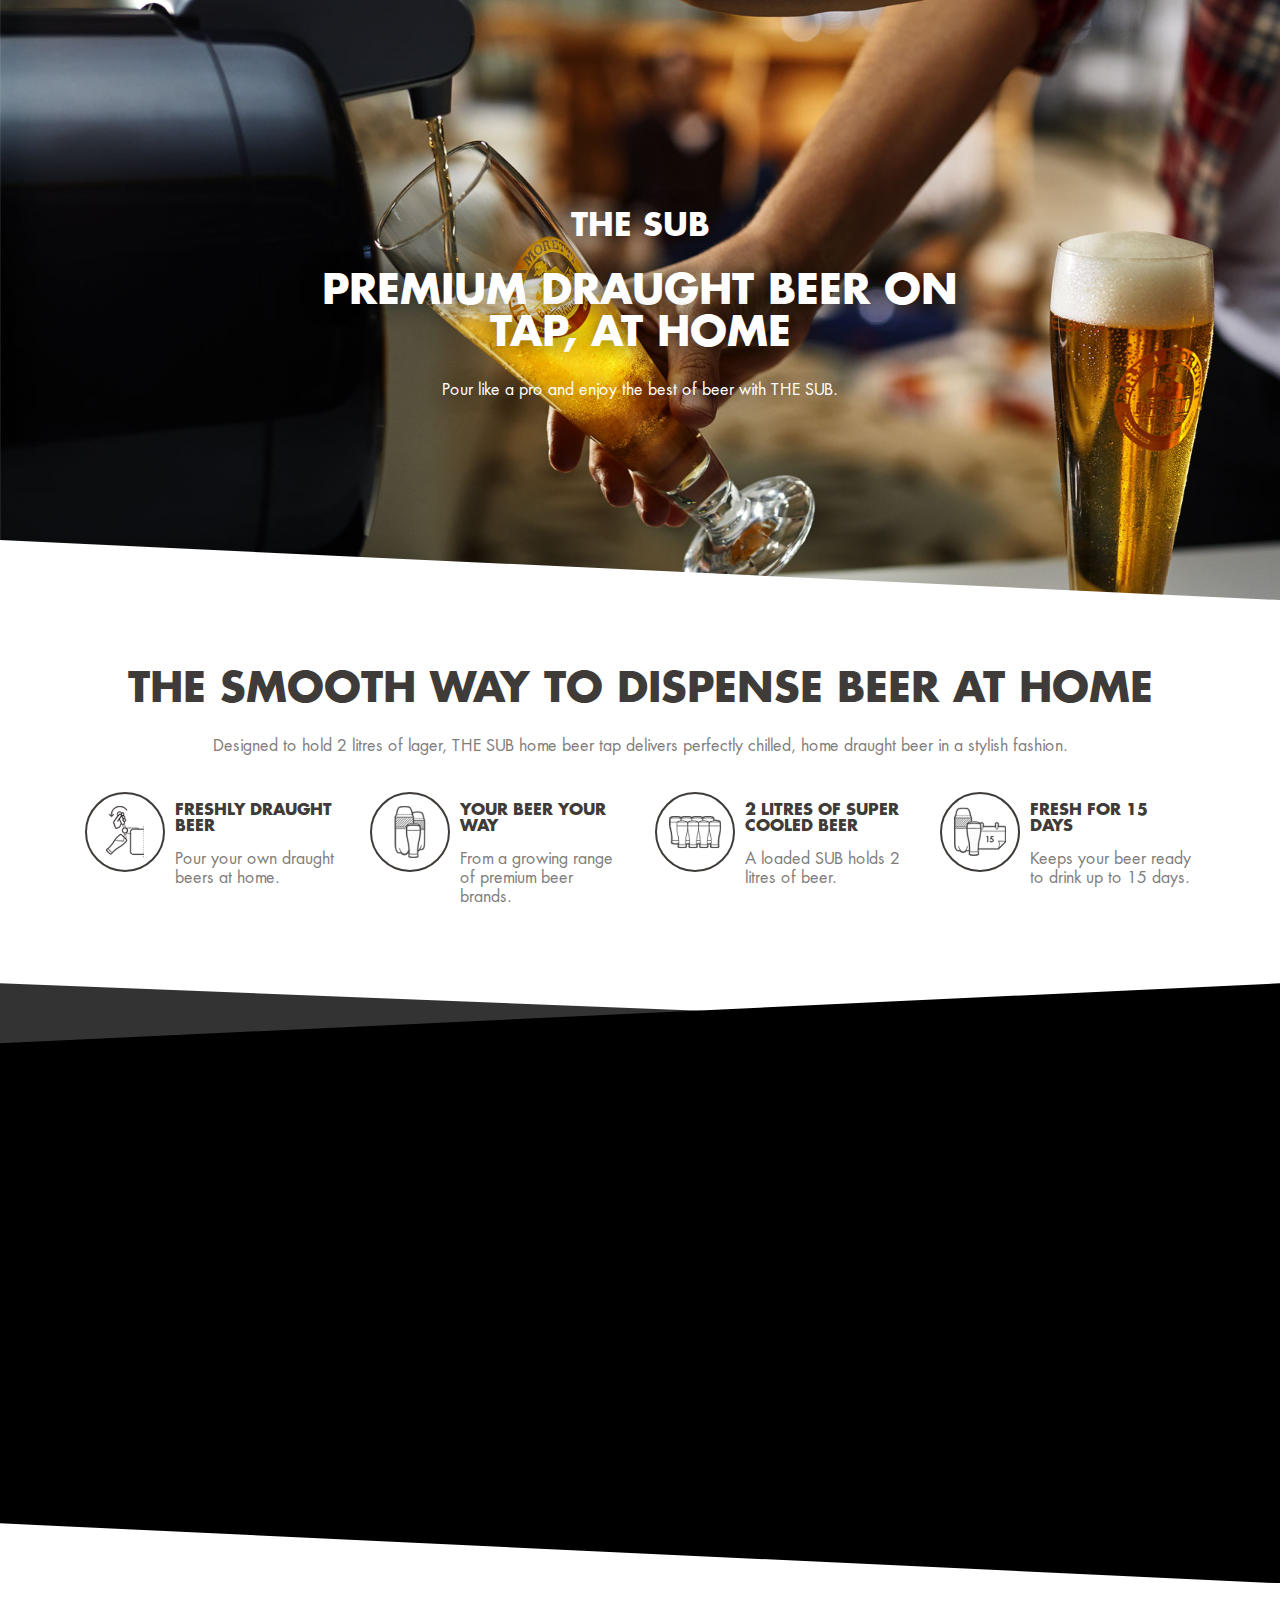
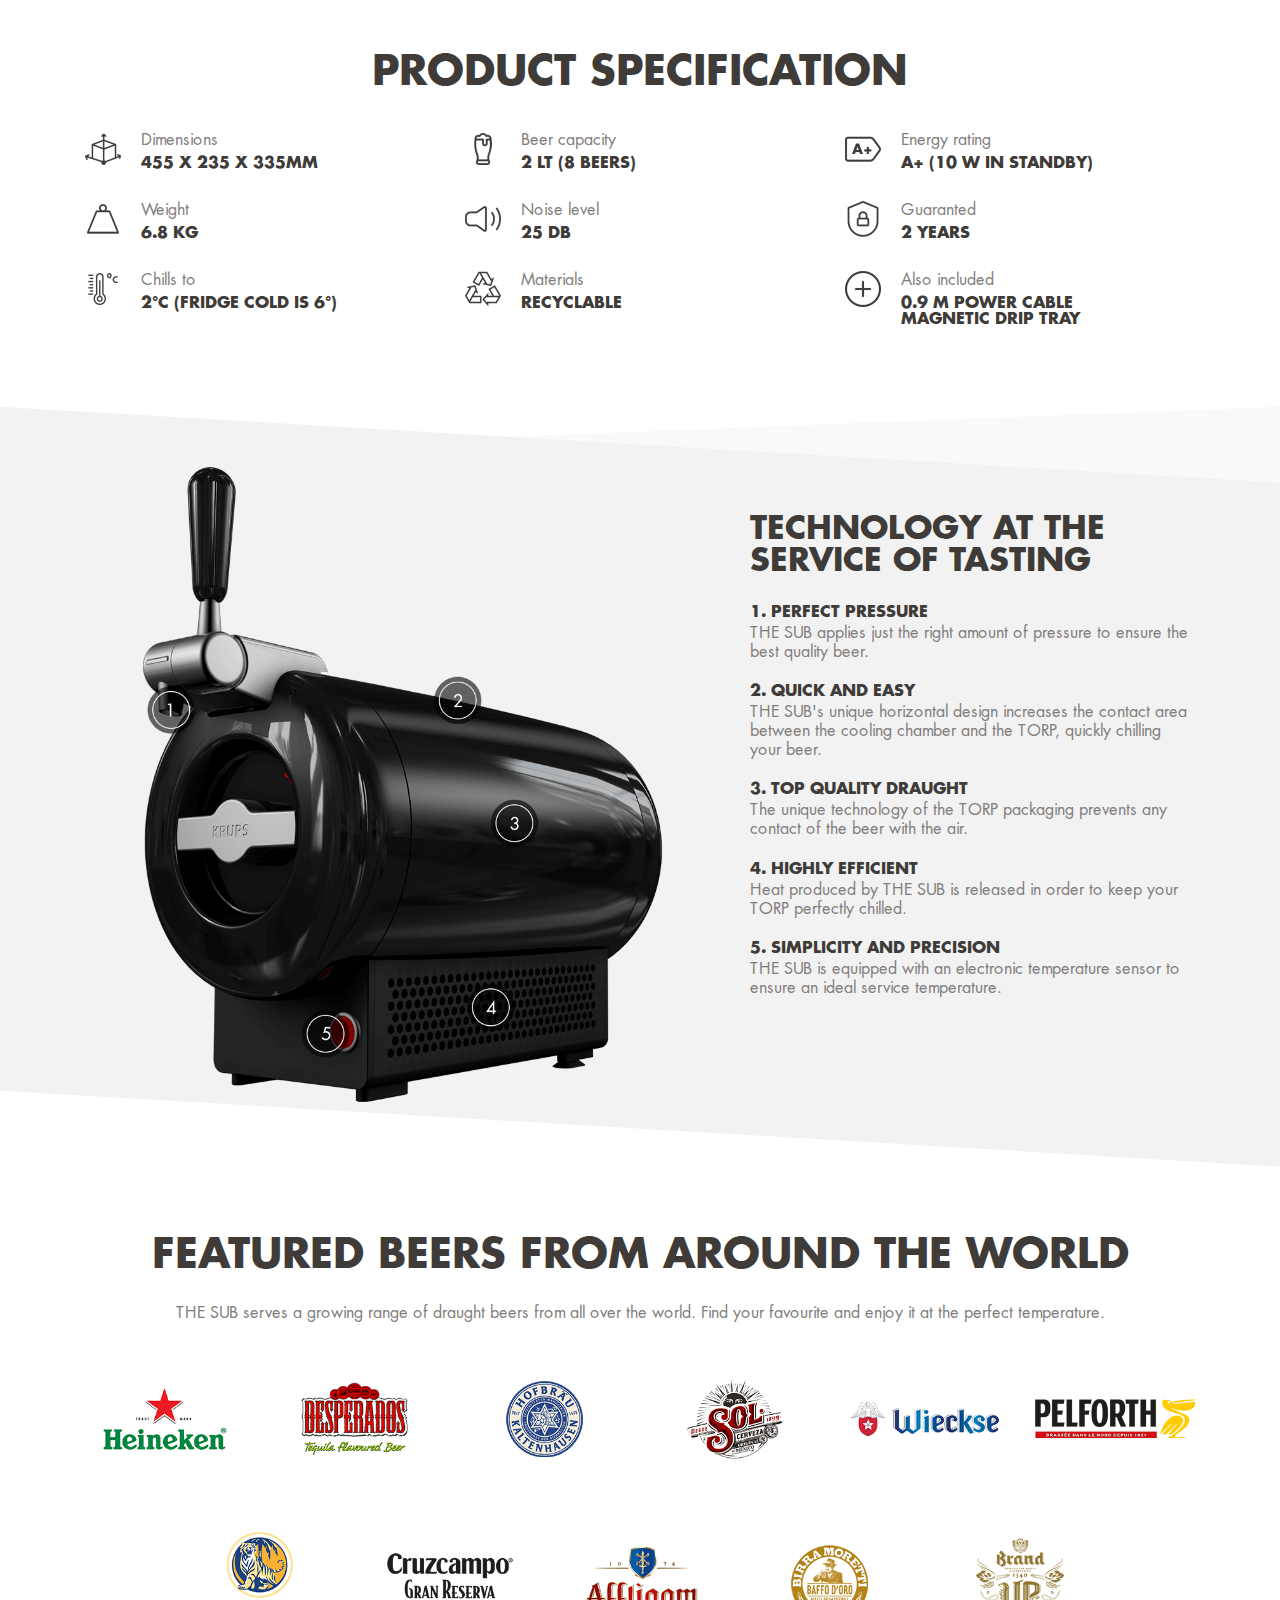
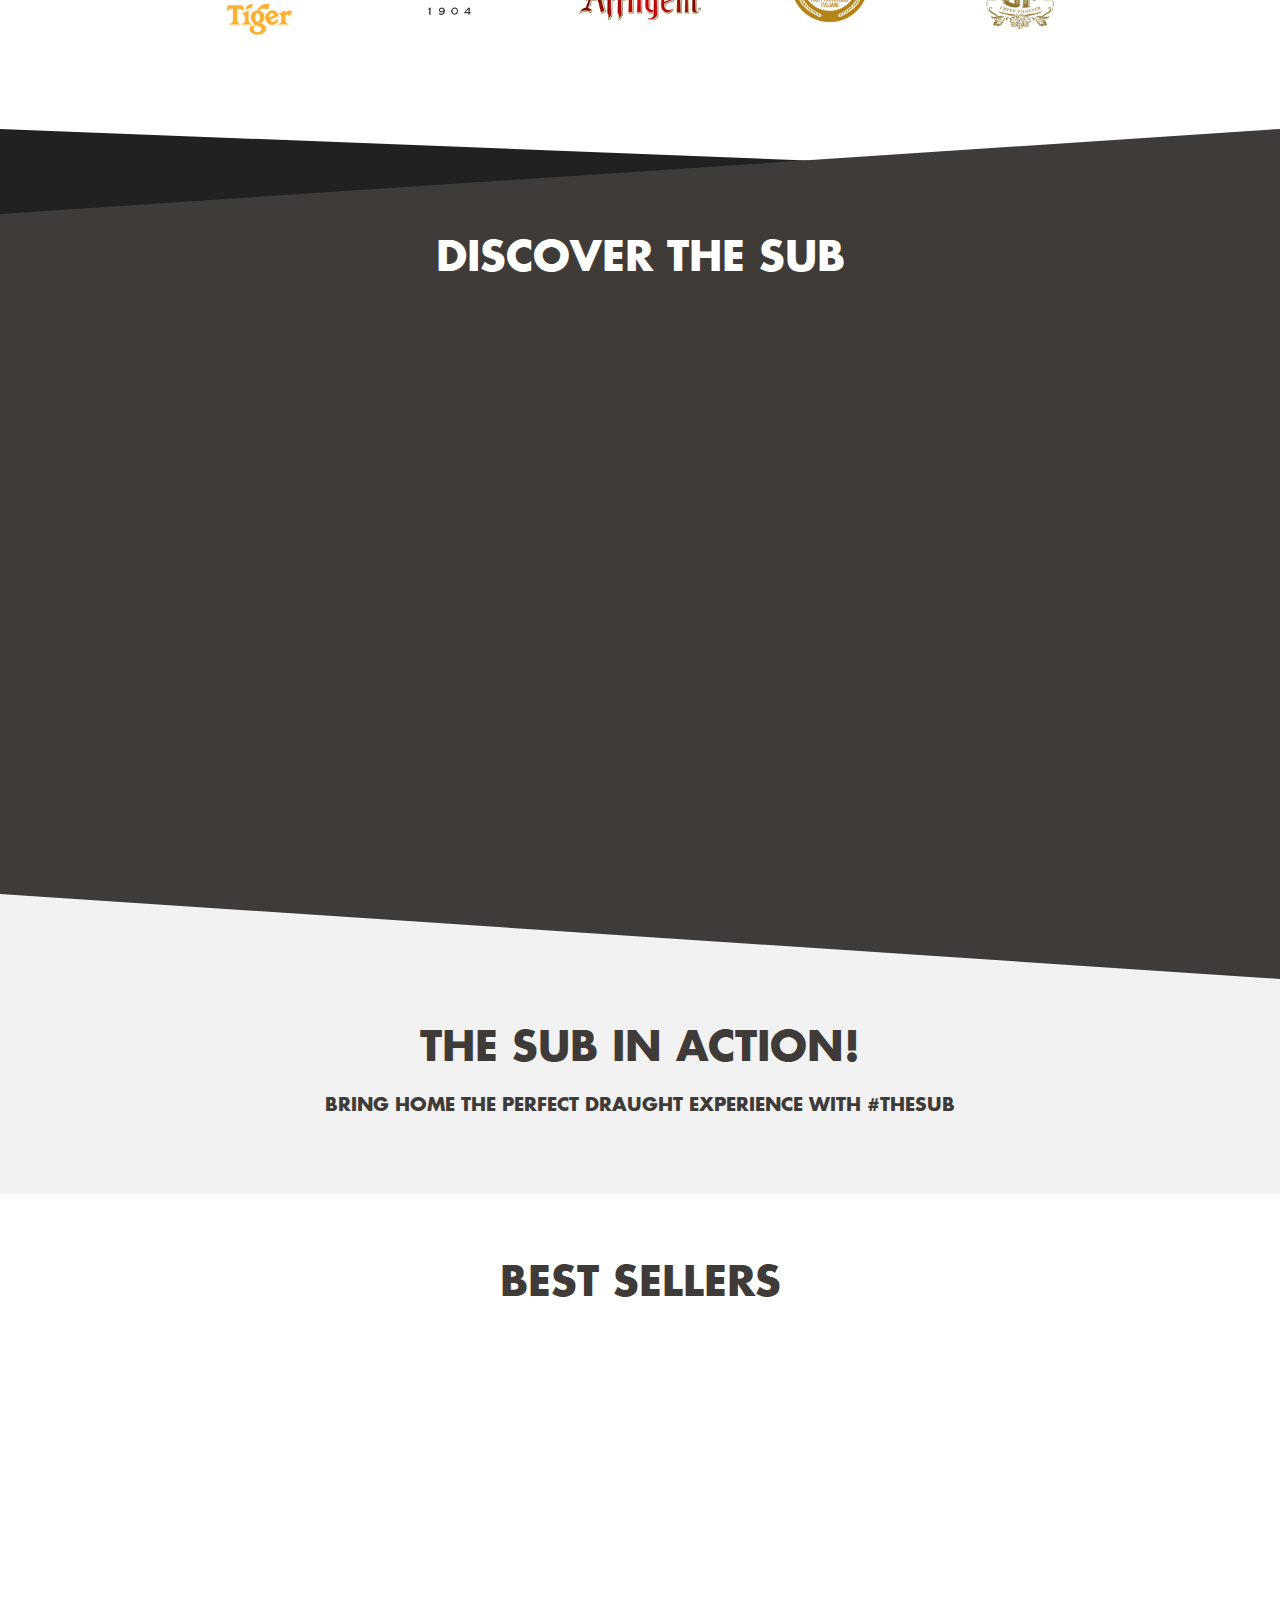
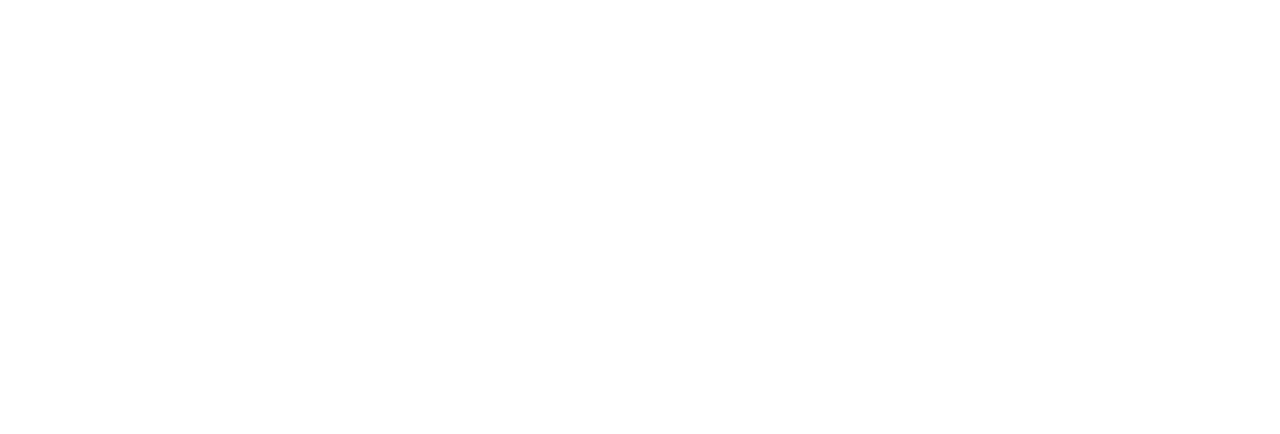
==== index.html @ 314334df "Updated video code" ====
<!doctype html>

<html lang="en">
<head>
  <meta charset="utf-8">

  <title>Sub LP</title>
  <meta name="description" content="Sub LP">
  <meta name="author" content="Sub LP">
  <meta name="viewport" content="width=device-width, initial-scale=1">

  <link rel="stylesheet" href="css/bootstrap-grid.css">
  <link rel="stylesheet" href="css/owl.carousel.min.css">
  <link rel="stylesheet" href="css/owl.theme.default.min.css">
  <link rel="stylesheet" href="css/styles.css">

  <script src="https://code.jquery.com/jquery-3.2.1.slim.min.js" integrity="sha384-KJ3o2DKtIkvYIK3UENzmM7KCkRr/rE9/Qpg6aAZGJwFDMVNA/GpGFF93hXpG5KkN" crossorigin="anonymous"></script>
  <script src="js/owl.carousel.min.js"></script>

  <script>
    $(document).ready(function(){
      $('.carousel-lifestyle').owlCarousel({
          loop:true,
          nav:true,
          autoWidth:true,
          center: true,
          video:true,
          videoHeight: 600,
          videoWidth: 1200,
          responsive:{
              0:{
                  items:1
              },
              600:{
                  items:2
              },
              1000:{
                  items:3
              }
          }
      })

      $('.carousel-subs').owlCarousel({
          loop:true,
          nav:true,
          margin: 20,
          responsive:{
              0:{
                  items:1
              },
              600:{
                  items:2
              },
              1000:{
                  items:4,
                  loop:false
              }
          }
      })

      $('.carousel-ugc').owlCarousel({
          loop:true,
          nav:true,
          margin: 20,
          responsive:{
              0:{
                  items:1
              },
              600:{
                  items:2
              },
              1000:{
                  items:4
              }
          }
      })

      $('.carousel-beers').owlCarousel({
          loop:true,
          nav:true,
          margin: 20,
          responsive:{
              0:{
                  items:1
              },
              600:{
                  items:3,
                  nav:true
              },
              1000:{
                  items:4
              }
          }
      })
    });
  </script>

</head>

<body>
  
  <!-- Hero - Start -->
  <div class="hero">
    <div class="container">
      <div class="row align-items-center">
        <div class="col-sm col-md-8 offset-md-2 text-center">
          <h2>The Sub</h2>
          <h1>Premium draught beer on tap, at home</h1>
          <p>Pour like a pro and enjoy the best of beer with THE SUB.</p>
        </div>
      </div>
    </div>
  </div>
  <!-- Hero - End -->

  <!-- USP - Start -->
  <div class="usp">
    <div class="container">
      <div class="row">
        <div class="col-sm-12 text-center">
          <h1>The smooth way to dispense beer at home</h1>
          <p>Designed to hold 2 litres of lager, THE SUB home beer tap delivers perfectly chilled, home draught beer in a stylish fashion. </p>
        </div>
        <div class="col-sm-12 col-md-6 col-lg-3 usp-block">
          <div class="usp-icon"><div class="icon-fresh"></div></div>
          <div class="usp-content">
            <h4>Freshly Draught Beer</h4>
            <p>Pour your own draught beers at home.</p>
          </div>
        </div>
        <div class="col-sm-12 col-md-6 col-lg-3 usp-block">
          <div class="usp-icon"><div class="icon-torp"></div></div>
          <div class="usp-content">
            <h4>Your beer your way</h4>
            <p>From a growing range of premium beer brands.</p>
          </div>
        </div>
        <div class="col-sm-12 col-md-6 col-lg-3 usp-block">
          <div class="usp-icon"><div class="icon-beers"></div></div>
          <div class="usp-content">
            <h4>2 litres of super cooled beer</h4>
            <p>A loaded SUB holds 2 litres of beer.</p>
          </div>
        </div>
        <div class="col-sm-12 col-md-6 col-lg-3 usp-block">
          <div class="usp-icon"><div class="icon-date"></div></div>
          <div class="usp-content">
            <h4>Fresh for 15 days</h4>
            <p>Keeps your beer ready to drink up to 15 days.</p>
          </div>
        </div>
      </div>
    </div>
  </div>
  <!-- USP - End -->

  <!-- CAROUSEL - Start -->
  <div class="carousel-box">
    <div class="carousel-box-inner">
      <div class="owl-carousel carousel-lifestyle">
        <div class="item-video"><a class="owl-video" href="https://www.youtube.com/watch?v=k4t56cYn3UM"></a></div>
        <div class="item"><img src="img/gallery/1.jpg" alt="First slide"></div>
        <div class="item"><img src="img/gallery/2.jpg" alt="First slide"></div>
        <div class="item"><img src="img/gallery/3.jpg" alt="First slide"></div>
        <div class="item"><img src="img/gallery/4.jpg" alt="First slide"></div>
        <div class="item"><img src="img/gallery/5.jpg" alt="First slide"></div>
        <div class="item"><img src="img/gallery/6.jpg" alt="First slide"></div>
      </div>
    </div>
    <div class="carousel-box-bg">
    </div>
  </div>
  <!-- CAROUSEL - End -->

  <!-- SPECIFICATIONS - Start -->
  <div class="specifications">
    <div class="container">
      <div class="row">
        <div class="col-sm-12 text-center">
          <h1>Product specification</h1>
        </div>
        <div class="col-sm-6 col-md-6 col-lg-4 spec-block">
          <div class="spec-icon icon-dimensions"></div>
          <div class="spec-content">
            <p>Dimensions</p>
            <h4>455 x 235 x 335mm</h4>
          </div>
        </div>
        <div class="col-sm-6 col-md-6 col-lg-4 spec-block">
          <div class="spec-icon icon-beer"></div>
          <div class="spec-content">
            <p>Beer capacity</p>
            <h4>2 LT (8 beers)</h4>
          </div>
        </div>
        <div class="col-sm-6 col-md-6 col-lg-4 spec-block">
          <div class="spec-icon icon-energy"></div>
          <div class="spec-content">
            <p>Energy rating</p>
            <h4>A+ (10 w in standby)</h4>
          </div>
        </div>
        <div class="col-sm-6 col-md-6 col-lg-4 spec-block">
          <div class="spec-icon icon-weight"></div>
          <div class="spec-content">
            <p>Weight</p>
            <h4>6.8 Kg</h4>
          </div>
        </div>
        <div class="col-sm-6 col-md-6 col-lg-4 spec-block">
          <div class="spec-icon icon-noise"></div>
          <div class="spec-content">
            <p>Noise level</p>
            <h4>25 DB</h4>
          </div>
        </div>
        <div class="col-sm-6 col-md-6 col-lg-4 spec-block">
          <div class="spec-icon icon-guaranteed"></div>
          <div class="spec-content">
            <p>Guaranted</p>
            <h4>2 Years</h4>
          </div>
        </div>
        <div class="col-sm-6 col-md-6 col-lg-4 spec-block">
          <div class="spec-icon icon-temperature"></div>
          <div class="spec-content">
            <p>Chills to</p>
            <h4>2°C (fridge cold is 6°)</h4>
          </div>
        </div>
        <div class="col-sm-6 col-md-6 col-lg-4 spec-block">
          <div class="spec-icon icon-materials"></div>
          <div class="spec-content">
            <p>Materials</p>
            <h4>Recyclable</h4>
          </div>
        </div>
        <div class="col-sm-6 col-md-6 col-lg-4 spec-block">
          <div class="spec-icon icon-extra"></div>
          <div class="spec-content">
            <p>Also included</p>
            <h4>0.9 M power cable <br> Magnetic drip tray</h4>
          </div>
        </div>
      </div>
    </div>
  </div>
  <!-- SPECIFICATIONS - End -->

  <!-- TECHNOLOGY - Start -->
  <div class="technology">
    <div class="technology-inner">
      <div class="container">
        <div class="row">
          <div class="col-12 col-md-7 text-center">
            <img src="img/sub_technology_bg.png">
          </div>
          <div class="col-12 col-md-5 text">
            <h2>TECHNOLOGY AT THE SERVICE OF TASTING</h2>

            <h4>1. PERFECT PRESSURE</h4>
            <p>THE SUB applies just the right amount of pressure to ensure the best quality beer.</p>

            <h4>2. QUICK AND EASY</h4>
            <p>THE SUB's unique horizontal design increases the contact area between the cooling chamber and the TORP, quickly chilling your beer.</p>

            <h4>3. TOP QUALITY DRAUGHT</h4>
            <p>The unique technology of the TORP packaging prevents any contact of the beer with the air.</p>

            <h4>4. HIGHLY EFFICIENT</h4>
            <p>Heat produced by THE SUB is released in order to keep your TORP perfectly chilled.</p>

            <h4>5. SIMPLICITY AND PRECISION</h4>
            <p>THE SUB is equipped with an electronic temperature sensor to ensure an ideal service temperature.</p>
          </div>
        </div>
      </div>
    </div>

    <div class="technology-bg">
    </div>
  </div>
  <!-- TECHNOLOGY - End -->

  <!-- BEERS - Start -->
  <div class="beers">
    <div class="container">
      <div class="row">
        <div class="col-sm-12 text-center">
          <h1>FEATURED BEERS FROM AROUND THE WORLD</h1>
          <p>THE SUB serves a growing range of draught beers from all over the world. Find your favourite and enjoy it at the perfect temperature.</p>
        </div>
      </div>

      <div class="row justify-content-center">
        <div class="col-4 col-md-3 col-lg-2 col-xl-2 beers-logos-box">
          <img src="img/logos/top-banner-heineken.png">
        </div>
        <div class="col-4 col-md-3 col-lg-2 col-xl-2 beers-logos-box">
          <img src="img/logos/top-banner-desperados.png">
        </div>
        <div class="col-4 col-md-3 col-lg-2 col-xl-2 beers-logos-box">
          <img src="img/logos/top-banner-kalthausen.png">
        </div>
        <div class="col-4 col-md-3 col-lg-2 col-xl-2 beers-logos-box">
          <img src="img/logos/top-banner-sol.png">
        </div>
        <div class="col-4 col-md-3 col-lg-2 col-xl-2 beers-logos-box">
          <img src="img/logos/top-banner-wieckse.png">
        </div>
        <div class="col-4 col-md-3 col-lg-2 col-xl-2 beers-logos-box">
          <img src="img/logos/top-banner-pelforth.png">
        </div>
        <div class="col-4 col-md-3 col-lg-2 col-xl-2 beers-logos-box">
          <img src="img/logos/top-banner-tiger.png">
        </div>
        <div class="col-4 col-md-3 col-lg-2 col-xl-2 beers-logos-box">
          <img src="img/logos/top-banner-cruzcampo.png">
        </div>
        <div class="col-4 col-md-3 col-lg-2 col-xl-2 beers-logos-box">
          <img src="img/logos/top-banner-affligem.png">
        </div>
        <div class="col-4 col-md-3 col-lg-2 col-xl-2 beers-logos-box">
          <img src="img/logos/top-banner-moretti.png">
        </div>
        <div class="col-4 col-md-3 col-lg-2 col-xl-2 beers-logos-box">
          <img src="img/logos/top-banner-brand-up.png">
        </div>

      </div>
    </div>
  </div>
  <!-- BEERS - End -->

  <!-- SUB OVERVIEW - Start -->
  <div class="overview">
    <div class="overview-inner">
      <div class="container">
        <div class="row justify-content-center">
          <div class="col-sm-12 text-center">
            <h1>Discover the sub</h1>
          </div>
          <div class="owl-carousel carousel-subs">
            <div class="text-center product-card">
              <img src="img/subs/sub_heineken.png">
              <h3>The Sub Heineken edition</h3>
              <p>The Heineken-branded cover made of anodised aluminum gives an extra premium touch to Marc Newson's deluxe design.</p>
              <div class="price">€149.00</div>
              <button class="btn-green">Learn more</button>
            </div>
            <div class="text-center product-card">
              <img src="img/subs/sub_grey.png">
              <h3>The Sub Grey edition</h3>
              <p>Designed to hold 2 litres of lager, THE SUB Grey Edition home beer tap delivers perfectly chilled, home draught beer in a stylish fashion.</p>
              <div class="price">€149.00</div>
              <button class="btn-green">Learn more</button>
            </div>
            <div class="text-center product-card">
              <img src="img/subs/sub_black.png">
              <h3>The Sub Black edition</h3>
              <p>With its classic black casing, THE SUB® Black Edition looks great in any interior. Enjoy the perfect draught at home.</p>
              <div class="price">€149.00</div>
              <button class="btn-green">Learn more</button>
            </div>
            <div class="text-center product-card">
              <img src="img/subs/sub_red.png">
              <h3>The Sub Red edition</h3>
              <p>Red alert: with its bold lacquer casing, THE SUB Rouge Edition will become the showpiece of your kitchen. Draught the perfect beer at home and make a statement.</p>
              <div class="price">€149.00</div>
              <button class="btn-green">Learn more</button>
            </div>
          </div>
        </div>  
      </div>
    </div>

    <div class="overview-bg">
    </div>
  </div>
  <!-- SUB OVERVIEW - End -->

  <!-- UGC - Start -->
  <div class="ugc">
    <div class="container">
      <div class="row justify-content-center">
        <div class="col-sm-12 text-center">
          <h1>The SUB in action!</h1>
          <h3>Bring home the perfect draught experience with #thesub</h3>
        </div>
        <div class="owl-carousel carousel-ugc">
          <div><img src="img/ugc/1.jpg"></div>
          <div><img src="img/ugc/2.jpg"></div>
          <div><img src="img/ugc/3.jpg"></div>
          <div><img src="img/ugc/4.jpg"></div>
        </div>
      </div>  
    </div>
  </div>
  <!-- UGC - End -->

  <!-- BEST SELLERS - Start -->
  <div class="best-sellers">
    <div class="container">
      <div class="row justify-content-center">
        <div class="col-sm-12 text-center">
          <h1>Best sellers</h1>
        </div>
        <div class="owl-carousel carousel-beers">
          <div class="text-center product-card">
            <div class="product-card-inner">
              <img src="https://static.webshopapp.com/shops/095692/files/189231521/400x400x1/heineken-stock-up-bundle-best-before-31-05-2018.jpg">
              <h3>HEINEKEN STOCK UP BUNDLE -BEST BEFORE: 31/05/2018</h3>
              <p>16x Heineken TORPS - Best before: 31/05/2018</p>
              <div class="price">€49.00</div>
            </div>
          </div>
          <div class="text-center product-card">
            <div class="product-card-inner">
              <img src="https://static.webshopapp.com/shops/095692/files/189231521/400x400x1/heineken-stock-up-bundle-best-before-31-05-2018.jpg">
              <h3>HEINEKEN STOCK UP BUNDLE -BEST BEFORE: 31/05/2018</h3>
              <p>16x Heineken TORPS - Best before: 31/05/2018</p>
              <div class="price">€49.00</div>
            </div>
          </div>
          <div class="text-center product-card">
            <div class="product-card-inner">
              <img src="https://static.webshopapp.com/shops/095692/files/189231521/400x400x1/heineken-stock-up-bundle-best-before-31-05-2018.jpg">
              <h3>HEINEKEN STOCK UP BUNDLE -BEST BEFORE: 31/05/2018</h3>
              <p>16x Heineken TORPS - Best before: 31/05/2018</p>
              <div class="price">€49.00</div>
            </div>
          </div>
        </div>
      </div>  
    </div>
  </div>
  <!-- BEST SELLERS - End -->

</body>
</html>
---- css/styles.css ----
/* FONTS */
@font-face {
    font-family: futura-book;
    src: url(../fonts/futurastd-book.ttf);
}
@font-face {
    font-family: futura-bold;
    src: url(../fonts/futurastd-bold.ttf);
}

/* GENERAL */
body {
  margin: 0;
  padding: 0;
  color: #807d7c;
  font-family: futura-book;
  -webkit-font-smoothing: antialiased;
  font-size: 14px;
}
@media (min-width: 576px) {
  body { font-size: 16px; }
}

h1,h2,h3,h4,h5 {
  text-transform: uppercase;
  color: #3e3b38;
  font-family: futura-bold;
  font-weight: 500;
  line-height: 1;
}
@media (min-width: 576px) {
  h1 { font-size: 2.6rem; }
  h2 { font-size: 2rem; }
}

.btn-green {
  font-family: futura-bold;
  color: #fff;
  background: #008644;
  text-transform: uppercase;
  border: 0;
  padding: 15px 45px;
  border-radius: 8px;
  margin-bottom: 20px;
  font-size: 16px;
}
.btn-green:hover {
  background: #006e37;
}

.text-center {
  text-align: center;
}

/* OWL CAROUSEL */
.owl-carousel  {
  position: relative;
}
.owl-nav {
  position: absolute;
  top: 50%;
  margin-top: -24px;
  left: 15px;
  right: 15px;
  font-size: 48px;
}
.owl-carousel .owl-nav .owl-next {
  float: right;
}
.owl-carousel button.owl-dot {
  width: 8px;
  height: 8px;
  margin: 0 5px;
  border-radius: 50%;
  background: rgba(0,0,0,.5);
}
.owl-carousel .owl-dots {
  text-align: center;
}
.owl-carousel button.owl-dot.active {
  background: #008644;
}

/* HERO */
.hero, .hero .row {
  min-height: 400px;
}
@media (min-width: 576px) {
  .hero, .hero .row {
    min-height: 600px;
  }
}
.hero {
  background: url(../img/the-sub-product-background-hero.jpg);
  background-size: cover;
  -webkit-clip-path: polygon(0 0,100% 0,100% 100%,0 90%);
  clip-path: polygon(0 0,100% 0,100% 100%,0 90%);
  color: #fff;
  text-shadow: 0px 0px 20px rgba(0, 0, 0, 0.61);
}
.hero h1, .hero h2 {
  color: #fff;
}

/* USP */
.usp {
  margin: 40px 0 60px 0;
}
.usp .usp-block {
  display: flex;
  margin-top: 20px;
}
.usp .usp-block .usp-icon {
  width: 80px;
  height: 80px;
  border: 2px solid #3e3b38;
  border-radius: 50%;
  flex-shrink: 0;
  margin-right: 10px;
  padding: 12px;
}
.usp .usp-block h4 {
  margin: 10px 0;
}
.usp .usp-block .usp-icon .icon-beers { background: url(../img/usp/icon_beers.png); background-size: cover; width:100%; height:100%;}
.usp .usp-block .usp-icon .icon-torp { background: url(../img/usp/icon_torp.png); background-size: cover; width:100%; height:100%;}
.usp .usp-block .usp-icon .icon-fresh { background: url(../img/usp/icon_fresh.png); background-size: cover; width:100%; height:100%;}
.usp .usp-block .usp-icon .icon-date { background: url(../img/usp/icon_date.png); background-size: cover; width:100%; height:100%;}

/* CAROUSEL */
.carousel-box, .carousel-box-inner, .carousel-box .owl-carousel .owl-item img {
  height: 400px;
}
@media (min-width: 576px) {
  .carousel-box, .carousel-box-inner, .carousel-box .owl-carousel .owl-item img {
    height: 600px;
  }
}
.carousel-box {
  position: relative;
}
.carousel-box-bg {
  background: #333;
  position: absolute;
  top: 0;
  height: 300px;
  width: 100%;
  z-index: -1;
  -webkit-clip-path: polygon(0% 0, 100% 10%, 100% 90%, 0 100%);
  clip-path: polygon(0% 0, 100% 10%, 100% 90%, 0 100%);
}
@media (min-width: 576px) {
  .carousel-box-bg {
    height: 500px;
  }
}
.carousel-box-inner {
  background: #000;
  -webkit-clip-path: polygon(0% 10%, 100% 0%, 100% 100%, 0 90%);
  clip-path: polygon(0% 10%, 100% 0%, 100% 100%, 0 90%);
}
@media (min-width: 576px) {
  .carousel-box-inner {
    -webkit-clip-path: polygon(0% 10%, 100% 0%, 100% 100%, 0 90%);
    clip-path: polygon(0% 10%, 100% 0%, 100% 100%, 0 90%);
  }
}

.carousel-box .owl-carousel .owl-item img {
  width: auto;
}
.carousel-box .owl-carousel .owl-dots {
  margin-top: -70px;
  position: relative;
}
.carousel-box .owl-carousel button.owl-dot { 
  background: rgba(255,255,255,.5)
}
.carousel-box .owl-carousel button.owl-dot.active {
  background: #008644;
}
.carousel-box .owl-carousel .owl-nav .owl-next span,
.carousel-box .owl-carousel .owl-nav .owl-prev span {
  background: #fff;
  width: 42px;
  height: 42px;
  border-radius: 50%;
  display: inline-block;
  line-height: 36px;
}

.owl-carousel .owl-video-tn {
  background-size: cover;
  padding-bottom: 56.25%; /* 16:9 */
  padding-top: 25px;
}

.owl-video-frame {
  position: relative;
  padding-bottom: 56.25%; /* 16:9 */
  padding-top: 25px;
  height: 0;
}
.owl-video-frame iframe {
  position: absolute;
  top: 0;
  left: 0;
  width: 100%;
  height: 100%;
}

/* SPECIFICATION */
.specifications {
  margin: 40px 0 60px 0;
}
.spec-block{
  margin: 10px 0 20px 0;
  display: flex;
}
.spec-block h4{
  margin: 0;
  padding: 0;
}
.spec-block p {
  margin: 0 0 5px 0;
  padding: 0;
}
.spec-block .spec-icon {
  width: 36px;
  height: 36px;
  float: left;
  margin-right: 20px;
}
.spec-icon.icon-beer { background: url(../img/icons/icon_beer.png); background-size: cover;}
.spec-icon.icon-dimensions { background: url(../img/icons/icon_dimensions.png); background-size: cover;}
.spec-icon.icon-energy { background: url(../img/icons/icon_energy.png); background-size: cover;}
.spec-icon.icon-extra { background: url(../img/icons/icon_extra.png); background-size: cover;}
.spec-icon.icon-guaranteed { background: url(../img/icons/icon_guaranteed.png); background-size: cover;}
.spec-icon.icon-materials { background: url(../img/icons/icon_recycle.png); background-size: cover;}
.spec-icon.icon-noise { background: url(../img/icons/icon_noise.png); background-size: cover;}
.spec-icon.icon-temperature { background: url(../img/icons/icon_temperature.png); background-size: cover;}
.spec-icon.icon-weight { background: url(../img/icons/icon_weight.png); background-size: cover;}

/* TECHNOLOGY */
.technology {
  min-height: 750px;
  position: relative;
}
.technology-inner {
  background: #f2f2f2;
  min-height: 750px;
  padding: 60px 0;
  -webkit-clip-path: polygon(0% 0%, 100% 3%, 100% 100%, 0 96%);
  clip-path: polygon(0% 0%, 100% 3%, 100% 100%, 0 96%);
}
@media (min-width: 576px) {
  .technology-inner {
    -webkit-clip-path: polygon(0% 0%, 100% 10%, 100% 100%, 0 90%);
    clip-path: polygon(0% 0%, 100% 10%, 100% 100%, 0 90%);
  }
}
.technology-bg {
  background: #f9f9f9;
  min-height: 500px;
  position: absolute;
  top: 0;
  width: 100%;
  -webkit-clip-path: polygon(0% 10%, 100% 0%, 100% 100%, 0 90%);
  clip-path: polygon(0% 10%, 100% 0%, 100% 100%, 0 90%);
  z-index: -1;
}
.technology-inner img {
  width: 100%;
}
.technology-inner .text{
  padding-top: 20px;
}
.technology-inner .text h4{
  margin-bottom: 0;
}
.technology-inner .text p{
  margin-top: 4px;
}   

/* BEERS */
.beers {
  margin: 40px 0 60px 0;
}
.beers-logos-box img{
  width: 100%;
}

/* OVERVIEW */
.overview {
  min-height: 850px;
  position: relative;
}
.overview h1, .overview h3 {
  color: #fff;
}
.overview h3 {
  margin-top: 0;
}
.overview-inner {
  background: #3e3b38;
  min-height: 850px;
  padding: 80px 0;
  -webkit-clip-path: polygon(0% 3%, 100% 0%, 100% 100%, 0 98%);
  clip-path: polygon(0% 3%, 100% 0%, 100% 100%, 0 98%);
}
@media (min-width: 576px) {
  .overview-inner {
    -webkit-clip-path: polygon(0% 10%, 100% 0%, 100% 100%, 0 90%);
    clip-path: polygon(0% 10%, 100% 0%, 100% 100%, 0 90%);
  }
}
.overview-bg {
  background: #212120;
  min-height: 500px;
  position: absolute;
  top: 0;
  width: 100%;
  -webkit-clip-path: polygon(0% 0%, 100% 10%, 100% 100%, 0 90%);
  clip-path: polygon(0% 0%, 100% 10%, 100% 100%, 0 90%);
  z-index: -1;
}
@media (max-width: 576px) {
  .overview .product-card {
    padding: 0 40px;
  }
}
.overview .product-card img {
  width: 100%;
}
.overview .product-card h3 {
  min-height: 40px;
}
.overview .product-card p {
  min-height: 100px;
}
.overview .product-card .price {
  color: #fff;
  font-family: futura-bold;
  font-size: 22px;
  margin-bottom: 10px;
}
.overview .carousel-2 {
  padding-left: 15px;
  padding-right: 15px;
}

/* UGC */
.ugc {
  padding: 120px 15px 60px 15px;
  margin-top: -100px;
  margin-bottom: 40px;
  background: #f2f2f2;
}

/* BEST SELLERS */
.best-sellers {
  min-height: 800px;
  position: relative;
}
.best-sellers .product-card-inner {
  border: 1px solid #f2f2f2;
  padding:10px;
  margin-bottom: 20px;
}
.best-sellers .product-card img {
  width: 100%;
}
.best-sellers .product-card .price {
  font-family: futura-bold;
  font-size: 22px;
  margin-bottom: 10px;
}
.best-sellers .carousel-beers {
  padding-left: 40px;
  padding-right: 40px;
}
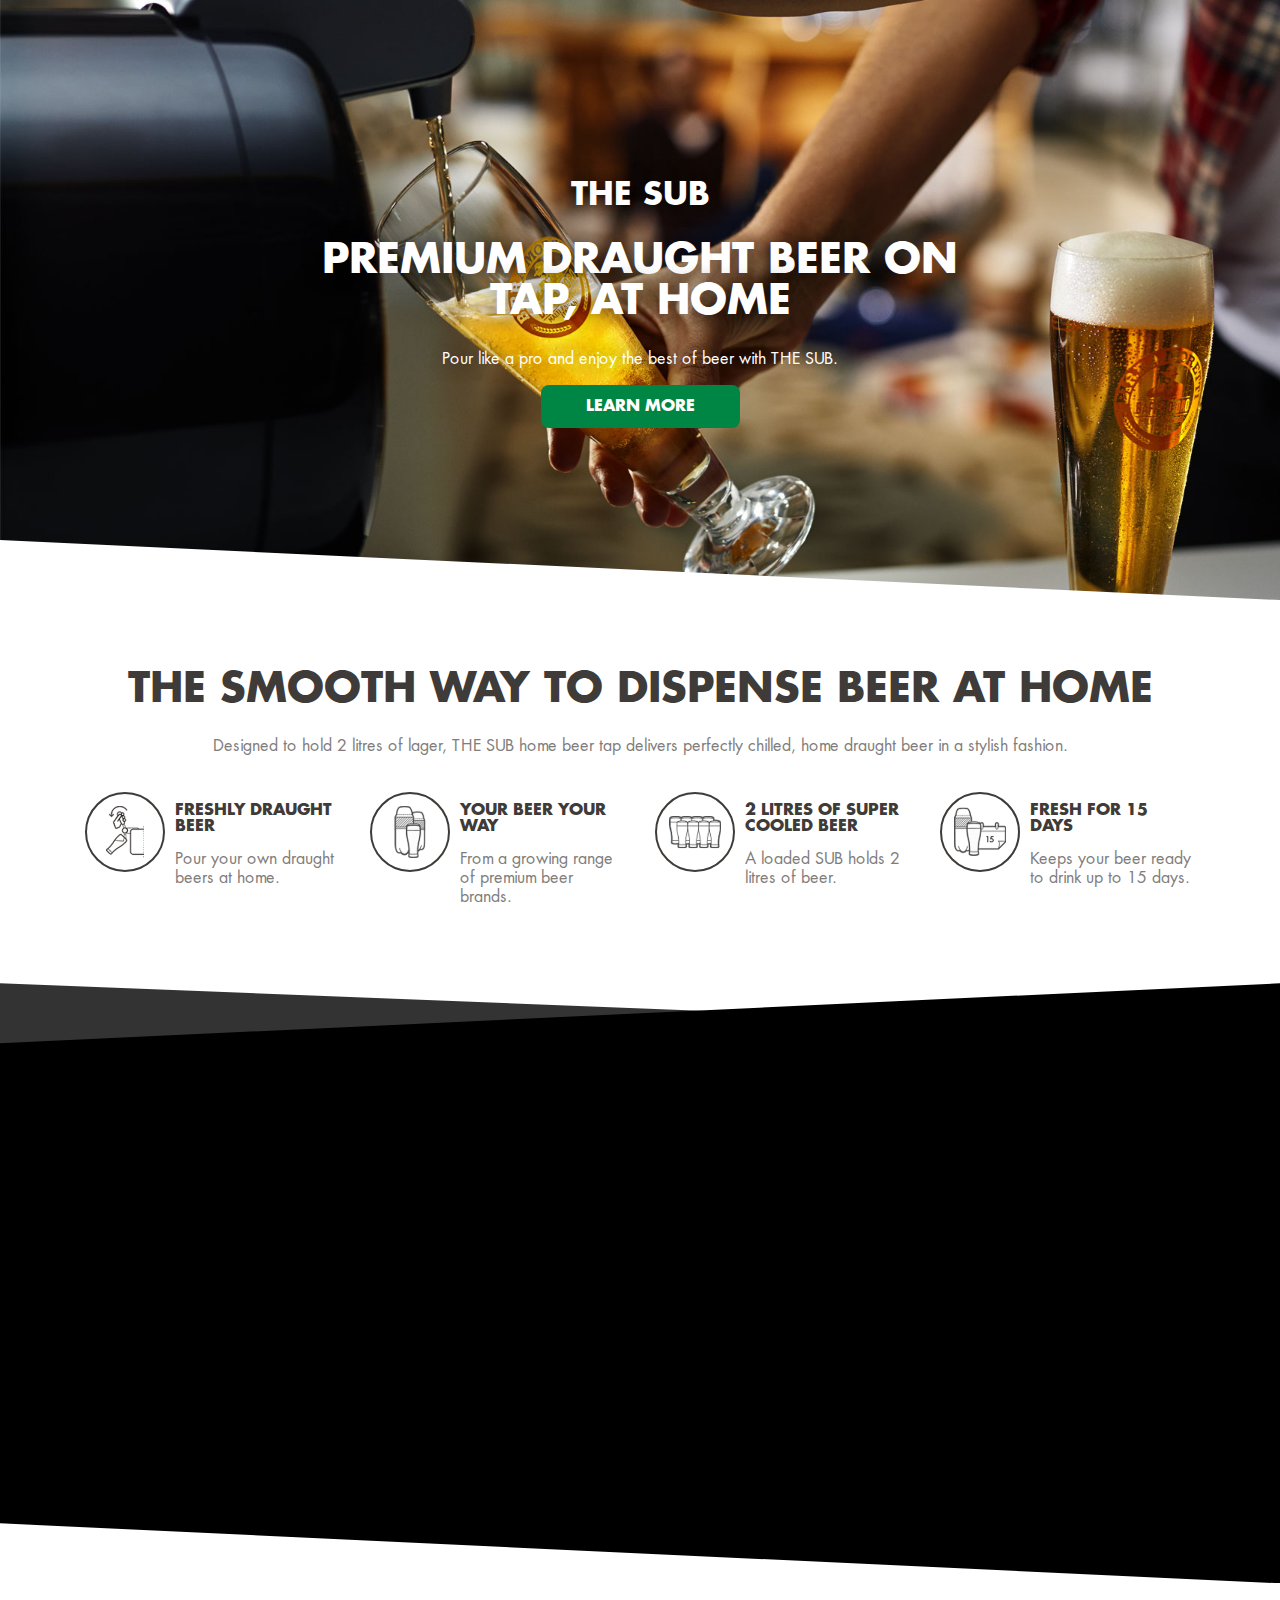
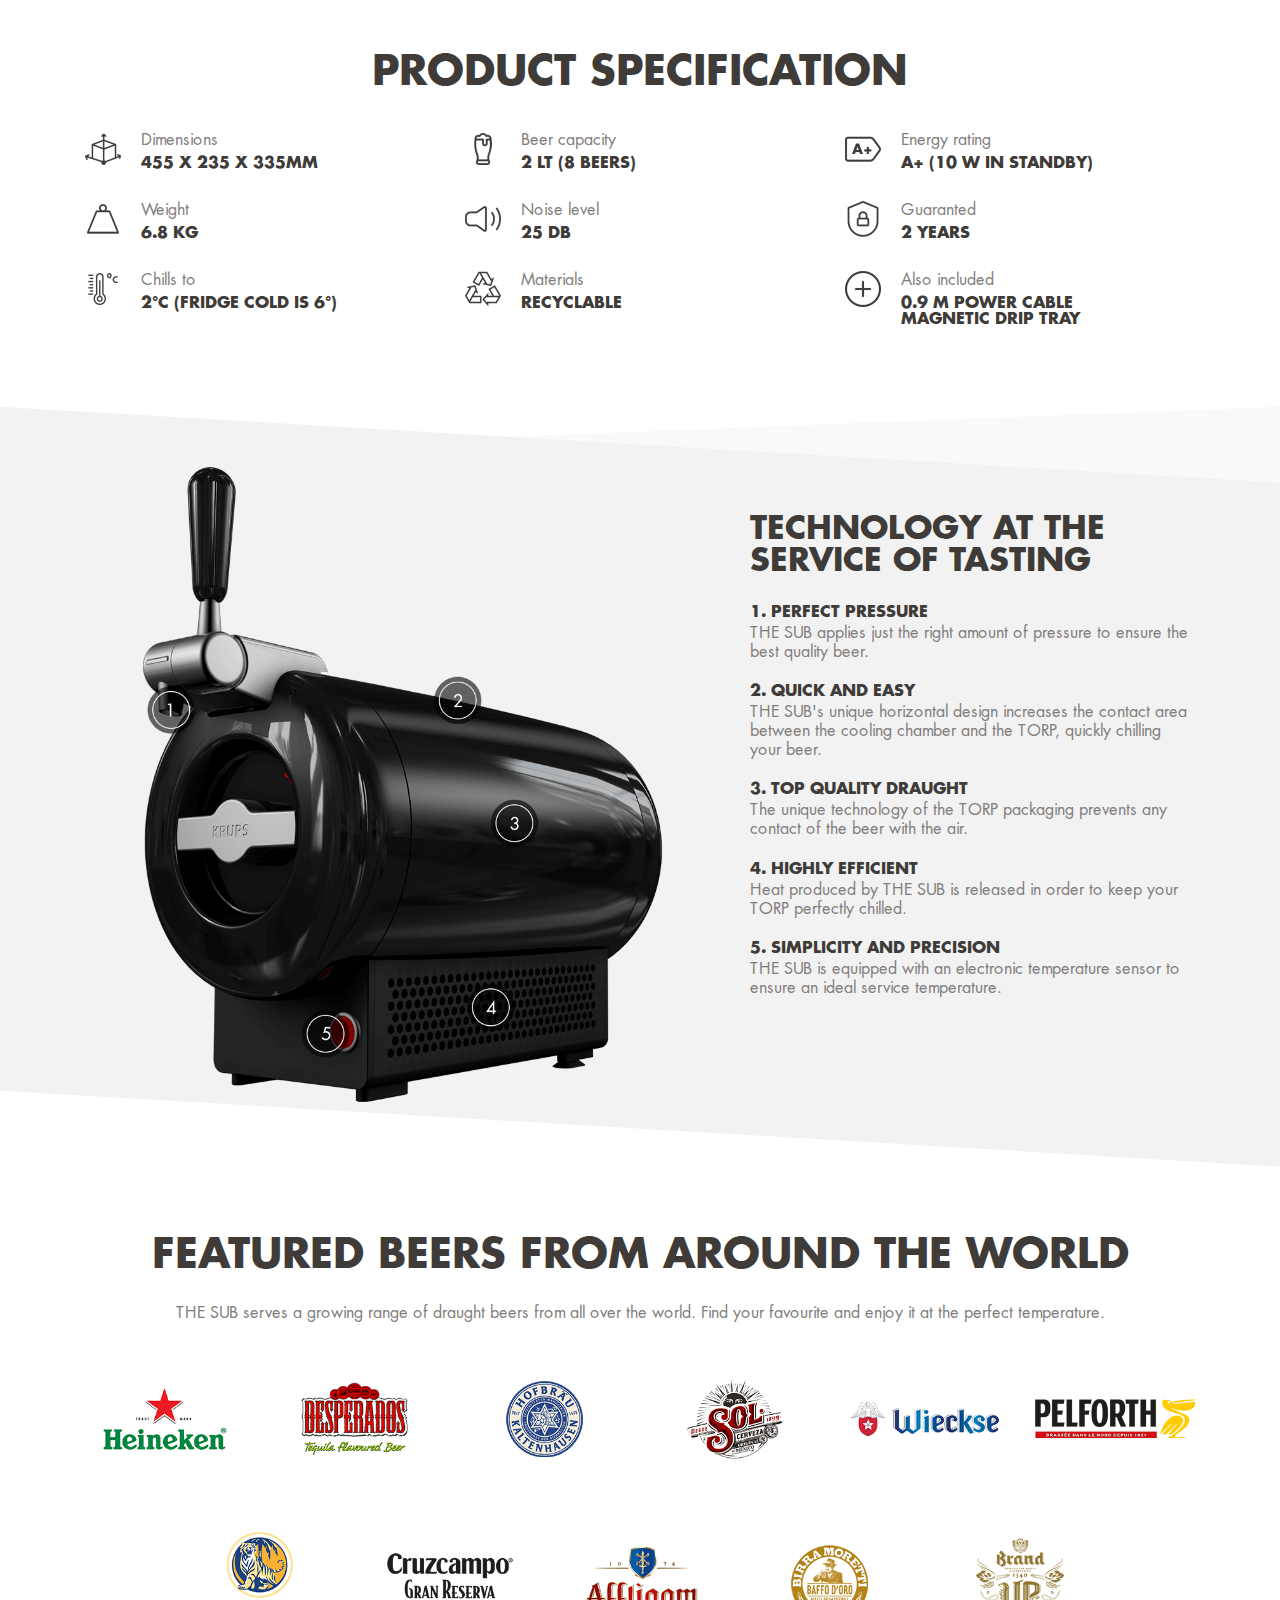
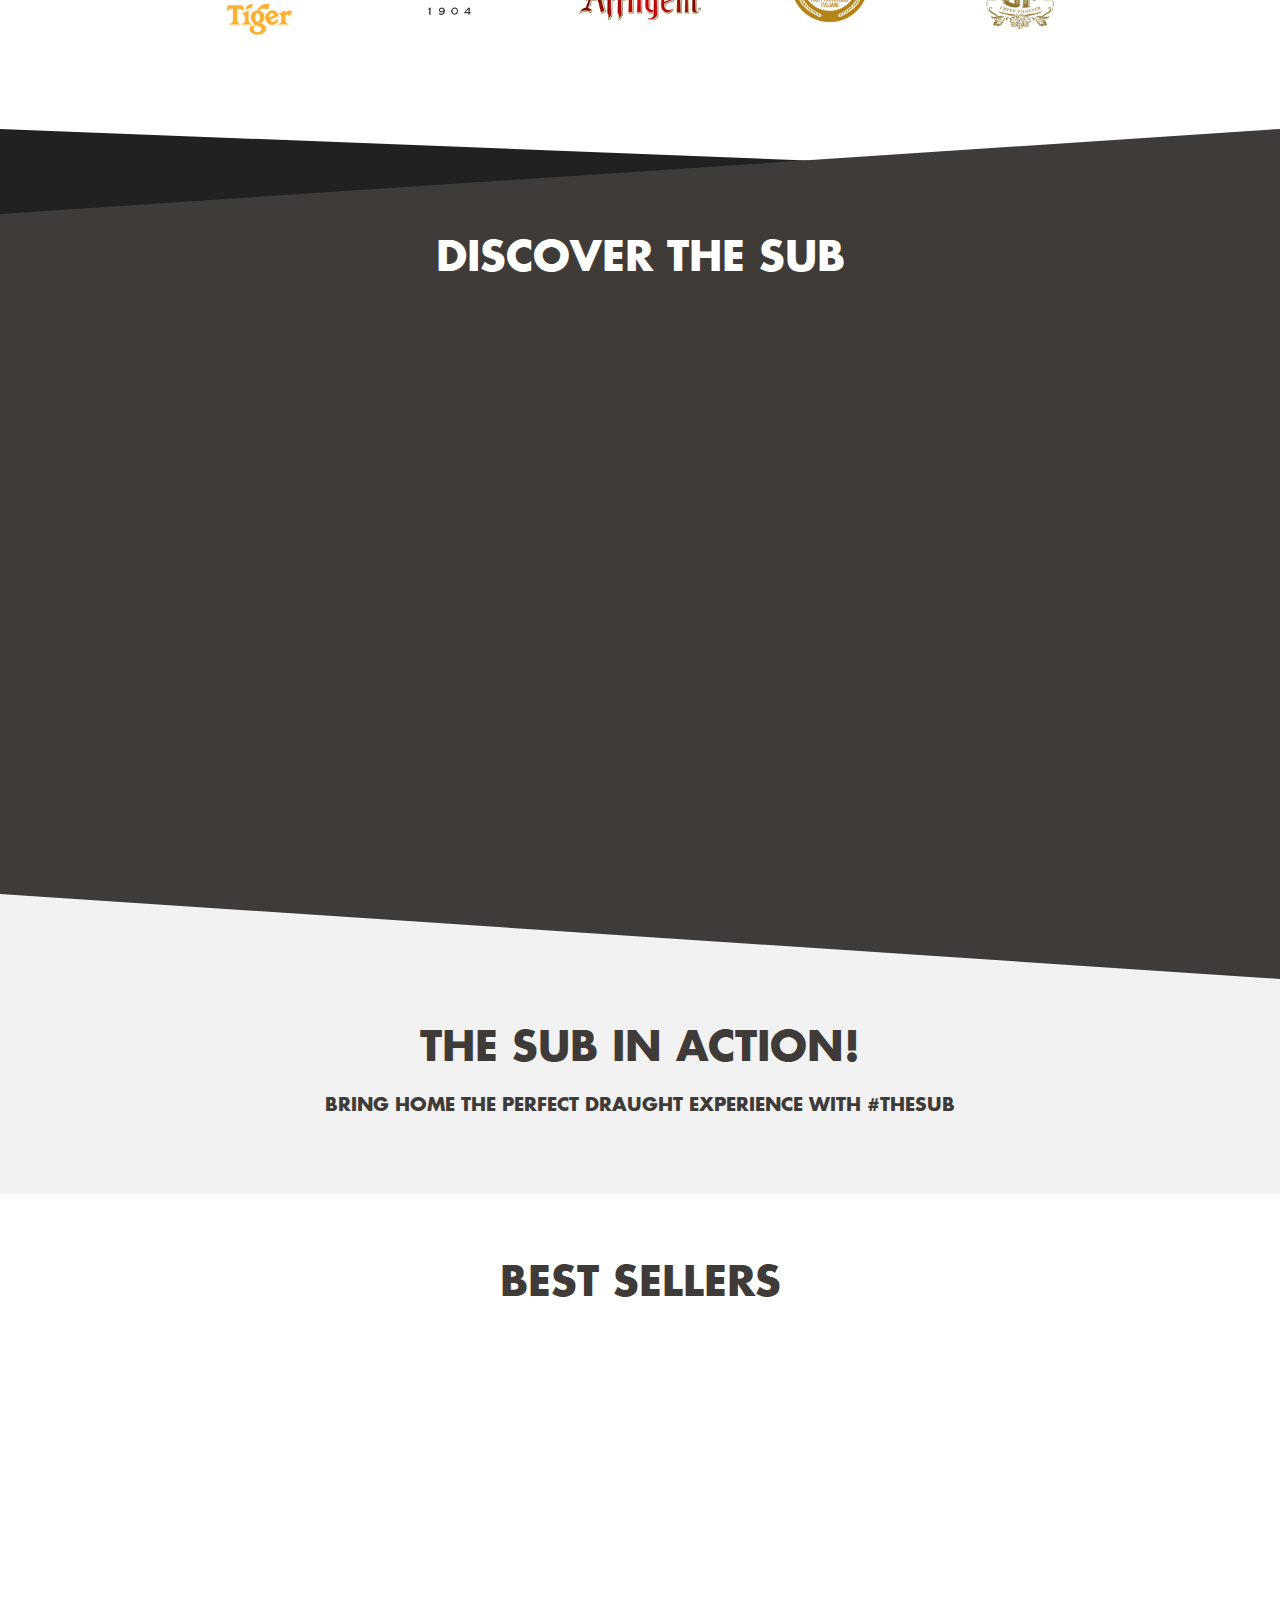
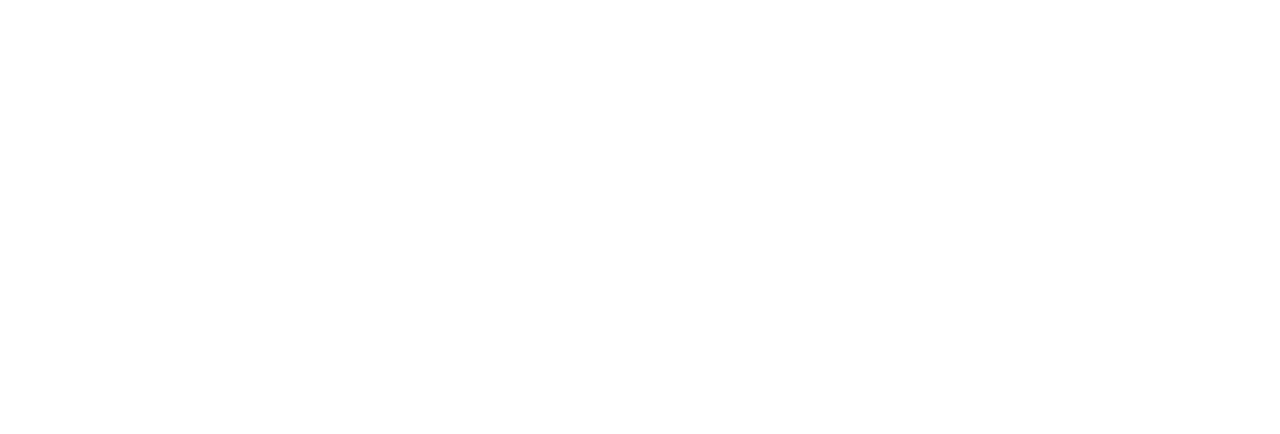
==== commit 43f6e718: "Added video modal" ====
--- a/index.html
+++ b/index.html
@@ -19,24 +19,24 @@
 
   <script>
     $(document).ready(function(){
+
+      $("#hide").click(function(){
+          $(".video-container").hide();
+          $("#video")[0].src += "&autoplay=0";
+      });
+      $("#show").click(function(){
+          $(".video-container").show();
+      });
+
       $('.carousel-lifestyle').owlCarousel({
           loop:true,
           nav:true,
           autoWidth:true,
           center: true,
-          video:true,
-          videoHeight: 600,
-          videoWidth: 1200,
           responsive:{
-              0:{
-                  items:1
-              },
-              600:{
-                  items:2
-              },
-              1000:{
-                  items:3
-              }
+              0:{ items:1 },
+              600:{ items:2 },
+              1000:{ items:3 }
           }
       })
 
@@ -45,16 +45,9 @@
           nav:true,
           margin: 20,
           responsive:{
-              0:{
-                  items:1
-              },
-              600:{
-                  items:2
-              },
-              1000:{
-                  items:4,
-                  loop:false
-              }
+              0:{ items:1 },
+              600:{ items:2 },
+              1000:{ items:4, loop:false }
           }
       })
 
@@ -63,15 +56,9 @@
           nav:true,
           margin: 20,
           responsive:{
-              0:{
-                  items:1
-              },
-              600:{
-                  items:2
-              },
-              1000:{
-                  items:4
-              }
+              0:{ items:1 },
+              600:{ items:2 },
+              1000:{ items:4 }
           }
       })
 
@@ -80,16 +67,9 @@
           nav:true,
           margin: 20,
           responsive:{
-              0:{
-                  items:1
-              },
-              600:{
-                  items:3,
-                  nav:true
-              },
-              1000:{
-                  items:4
-              }
+              0:{ items:1 },
+              600:{ items:3, nav:true },
+              1000:{ items:4 }
           }
       })
     });
@@ -107,6 +87,7 @@
           <h2>The Sub</h2>
           <h1>Premium draught beer on tap, at home</h1>
           <p>Pour like a pro and enjoy the best of beer with THE SUB.</p>
+          <button class="btn-green" id="show">Learn more</button>
         </div>
       </div>
     </div>
@@ -158,7 +139,6 @@
   <div class="carousel-box">
     <div class="carousel-box-inner">
       <div class="owl-carousel carousel-lifestyle">
-        <div class="item-video"><a class="owl-video" href="https://www.youtube.com/watch?v=k4t56cYn3UM"></a></div>
         <div class="item"><img src="img/gallery/1.jpg" alt="First slide"></div>
         <div class="item"><img src="img/gallery/2.jpg" alt="First slide"></div>
         <div class="item"><img src="img/gallery/3.jpg" alt="First slide"></div>
@@ -436,5 +416,12 @@
   </div>
   <!-- BEST SELLERS - End -->
 
+  <div class="video-container">
+    <div class="video-inner">
+      <div class="close" id="hide"></div>
+      <iframe id="video" src="https://www.youtube.com/embed/k4t56cYn3UM?rel=0&amp;controls=0&amp;showinfo=0" frameborder="0" allow="autoplay; encrypted-media" allowfullscreen></iframe>
+    </div>
+  </div>
+
 </body>
 </html>
--- a/css/styles.css
+++ b/css/styles.css
@@ -9,6 +9,9 @@
 }
 
 /* GENERAL */
+html, body {
+  height: 100%;
+}
 body {
   margin: 0;
   padding: 0;
@@ -39,10 +42,11 @@
   background: #008644;
   text-transform: uppercase;
   border: 0;
-  padding: 15px 45px;
+  padding: 12px 45px;
   border-radius: 8px;
   margin-bottom: 20px;
   font-size: 16px;
+  cursor: pointer;
 }
 .btn-green:hover {
   background: #006e37;
@@ -187,26 +191,6 @@
   border-radius: 50%;
   display: inline-block;
   line-height: 36px;
-}
-
-.owl-carousel .owl-video-tn {
-  background-size: cover;
-  padding-bottom: 56.25%; /* 16:9 */
-  padding-top: 25px;
-}
-
-.owl-video-frame {
-  position: relative;
-  padding-bottom: 56.25%; /* 16:9 */
-  padding-top: 25px;
-  height: 0;
-}
-.owl-video-frame iframe {
-  position: absolute;
-  top: 0;
-  left: 0;
-  width: 100%;
-  height: 100%;
 }
 
 /* SPECIFICATION */
@@ -380,9 +364,50 @@
   padding-right: 40px;
 }
 
-
-
-
-
-
-
+/* VIDEO POPUP */
+.video-container {
+  display: none;
+  position: fixed;
+  z-index: 1;
+  top: 0;
+  bottom: 0;
+  left: 0;
+  right: 0;
+  background: rgba(0,0,0,.5)
+}
+.video-inner .close {
+  cursor: pointer;
+  z-index: 1;
+  width: 24px;
+  height: 24px;
+  position: absolute;
+  top: 20px;
+  right: 20px;
+  background: url(../img/icon_close.png); background-size: cover;
+}
+.video-inner iframe{
+  width: 100%;
+  height: 90%;
+  position: absolute;
+  top: 50%;
+  left: 50%;
+  -webkit-transform: translate(-50%, -50%);
+  transform: translate(-50%, -50%);
+}
+@media (min-width: 576px) {
+  .video-inner .close {
+    width: 32px;
+    height: 32px;
+    top: 50px;
+    right: 50px;
+  }
+  .video-inner iframe{
+    width: 75%;
+    height: 60%;
+  }
+}
+
+
+
+
+
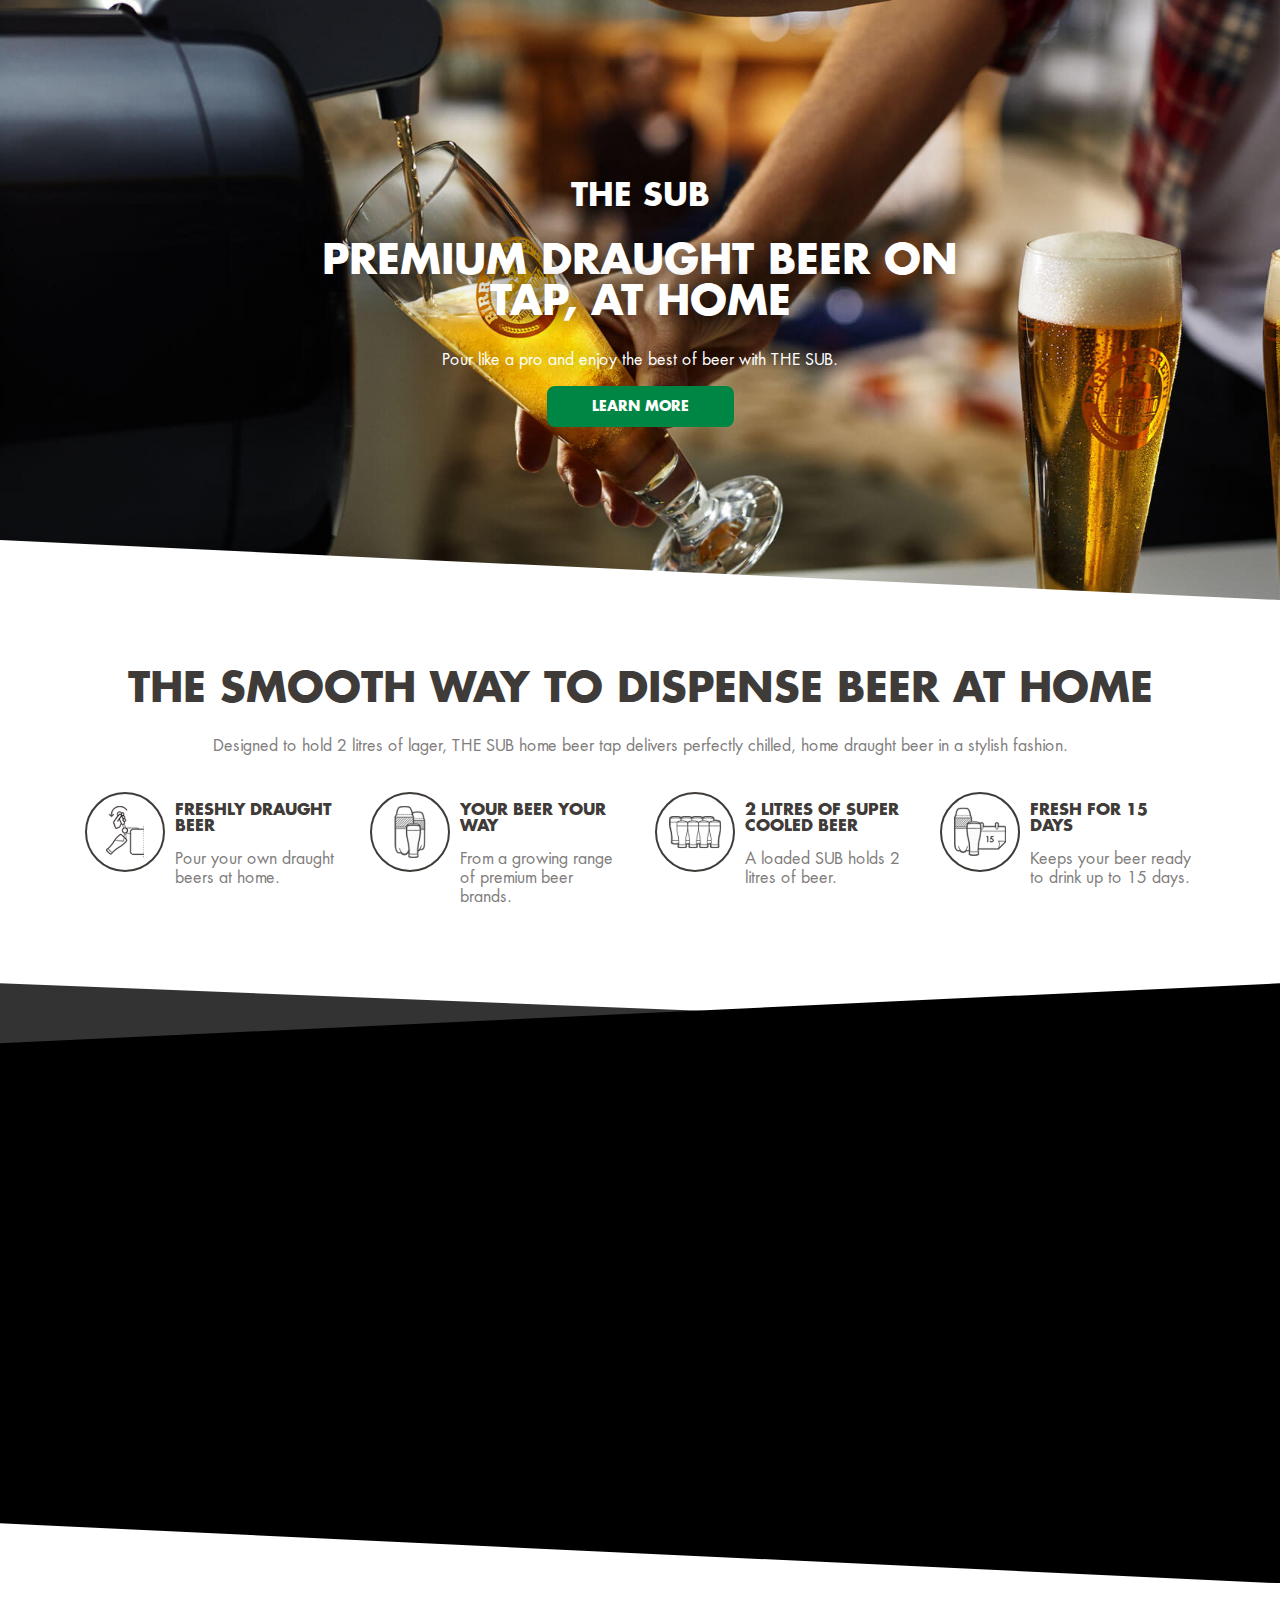
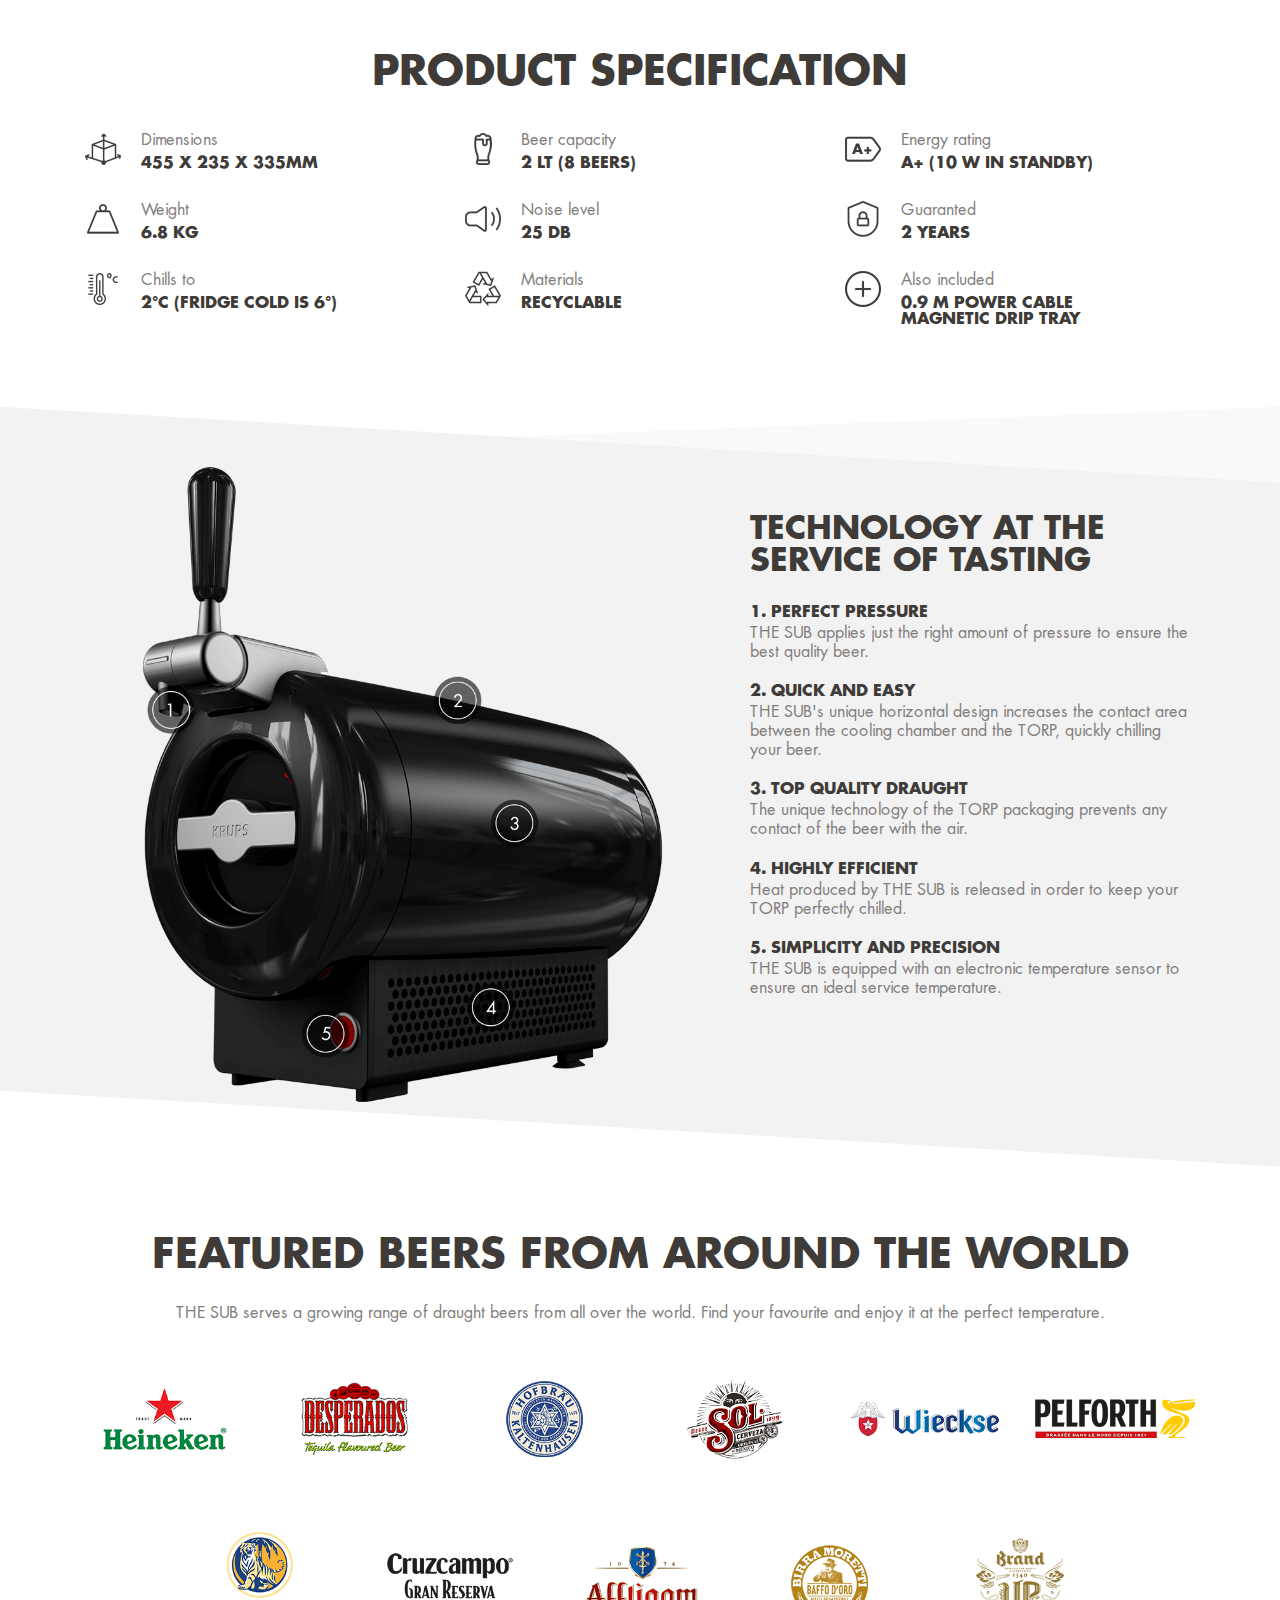
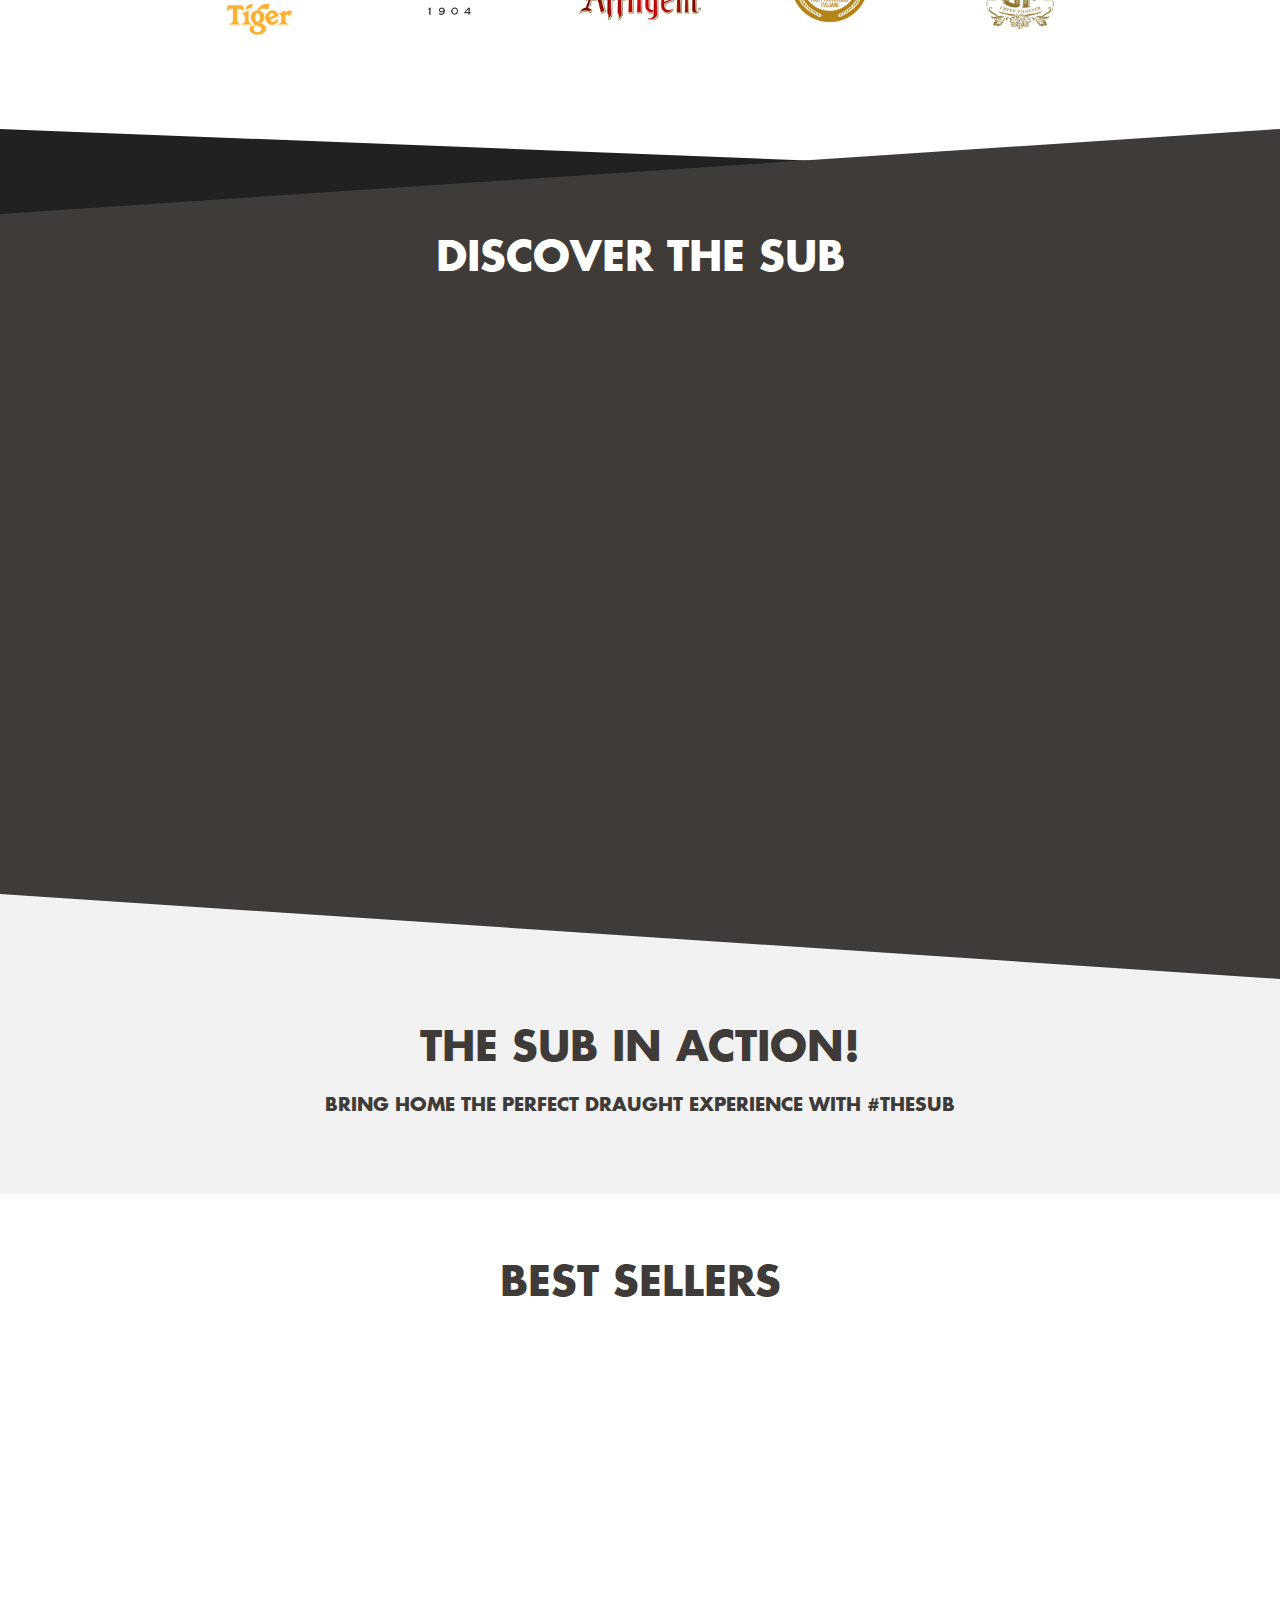
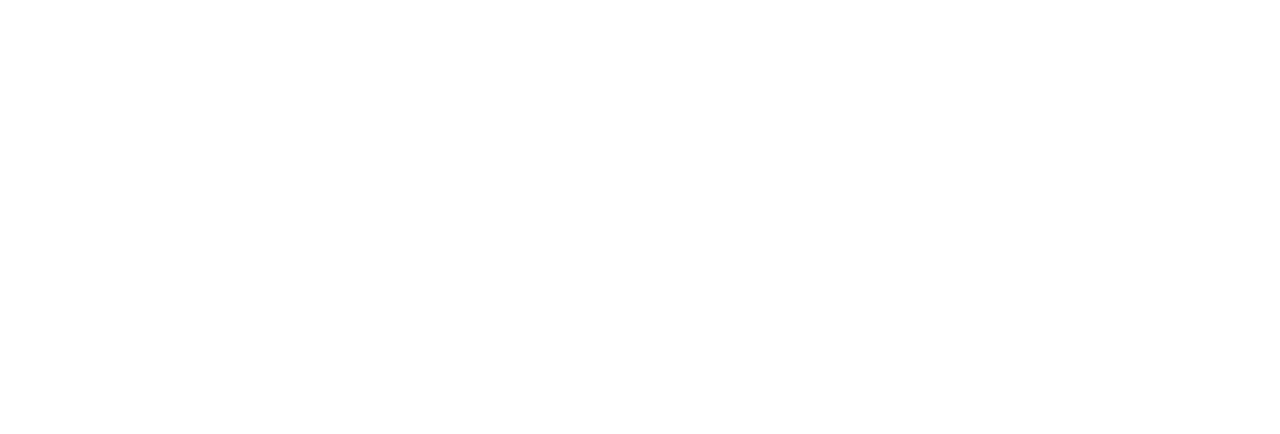
==== commit 0646c397: "Fixes on bundles" ====
--- a/index.html
+++ b/index.html
@@ -325,29 +325,29 @@
               <img src="img/subs/sub_heineken.png">
               <h3>The Sub Heineken edition</h3>
               <p>The Heineken-branded cover made of anodised aluminum gives an extra premium touch to Marc Newson's deluxe design.</p>
-              <div class="price">€149.00</div>
-              <button class="btn-green">Learn more</button>
+              <div class="price">€199.00</div>
+              <button class="btn-green">Shop now</button>
             </div>
             <div class="text-center product-card">
               <img src="img/subs/sub_grey.png">
               <h3>The Sub Grey edition</h3>
               <p>Designed to hold 2 litres of lager, THE SUB Grey Edition home beer tap delivers perfectly chilled, home draught beer in a stylish fashion.</p>
               <div class="price">€149.00</div>
-              <button class="btn-green">Learn more</button>
+              <button class="btn-green">Shop now</button>
             </div>
             <div class="text-center product-card">
               <img src="img/subs/sub_black.png">
               <h3>The Sub Black edition</h3>
               <p>With its classic black casing, THE SUB® Black Edition looks great in any interior. Enjoy the perfect draught at home.</p>
               <div class="price">€149.00</div>
-              <button class="btn-green">Learn more</button>
+              <button class="btn-green">Shop now</button>
             </div>
             <div class="text-center product-card">
               <img src="img/subs/sub_red.png">
               <h3>The Sub Red edition</h3>
               <p>Red alert: with its bold lacquer casing, THE SUB Rouge Edition will become the showpiece of your kitchen. Draught the perfect beer at home and make a statement.</p>
               <div class="price">€149.00</div>
-              <button class="btn-green">Learn more</button>
+              <button class="btn-green">Shop now</button>
             </div>
           </div>
         </div>  
@@ -388,26 +388,26 @@
         <div class="owl-carousel carousel-beers">
           <div class="text-center product-card">
             <div class="product-card-inner">
-              <img src="https://static.webshopapp.com/shops/095692/files/189231521/400x400x1/heineken-stock-up-bundle-best-before-31-05-2018.jpg">
-              <h3>HEINEKEN STOCK UP BUNDLE -BEST BEFORE: 31/05/2018</h3>
-              <p>16x Heineken TORPS - Best before: 31/05/2018</p>
-              <div class="price">€49.00</div>
+              <img src="https://static.webshopapp.com/shops/095692/files/191411270/400x400x1/tasting-bundle.jpg">
+              <h3>Tasting bundle</h3>
+              <p>4x Heineken TORPS, 2x H41 Wild Lager TORPS, 3x Affligem Blonde TORPS</p>
+              <div class="price">€53,99</div>
             </div>
           </div>
           <div class="text-center product-card">
             <div class="product-card-inner">
-              <img src="https://static.webshopapp.com/shops/095692/files/189231521/400x400x1/heineken-stock-up-bundle-best-before-31-05-2018.jpg">
-              <h3>HEINEKEN STOCK UP BUNDLE -BEST BEFORE: 31/05/2018</h3>
-              <p>16x Heineken TORPS - Best before: 31/05/2018</p>
-              <div class="price">€49.00</div>
+              <img src="https://static.webshopapp.com/shops/095692/files/191411270/400x400x1/tasting-bundle.jpg">
+              <h3>Tasting bundle</h3>
+              <p>4x Heineken TORPS, 2x H41 Wild Lager TORPS, 3x Affligem Blonde TORPS</p>
+              <div class="price">€53,99</div>
             </div>
           </div>
           <div class="text-center product-card">
             <div class="product-card-inner">
-              <img src="https://static.webshopapp.com/shops/095692/files/189231521/400x400x1/heineken-stock-up-bundle-best-before-31-05-2018.jpg">
-              <h3>HEINEKEN STOCK UP BUNDLE -BEST BEFORE: 31/05/2018</h3>
-              <p>16x Heineken TORPS - Best before: 31/05/2018</p>
-              <div class="price">€49.00</div>
+              <img src="https://static.webshopapp.com/shops/095692/files/191411270/400x400x1/tasting-bundle.jpg">
+              <h3>Tasting bundle</h3>
+              <p>4x Heineken TORPS, 2x H41 Wild Lager TORPS, 3x Affligem Blonde TORPS</p>
+              <div class="price">€53,99</div>
             </div>
           </div>
         </div>
--- a/css/styles.css
+++ b/css/styles.css
@@ -45,7 +45,7 @@
   padding: 12px 45px;
   border-radius: 8px;
   margin-bottom: 20px;
-  font-size: 16px;
+  font-size: 14px;
   cursor: pointer;
 }
 .btn-green:hover {
@@ -87,7 +87,7 @@
 
 /* HERO */
 .hero, .hero .row {
-  min-height: 400px;
+  min-height: 480px;
 }
 @media (min-width: 576px) {
   .hero, .hero .row {
@@ -97,6 +97,7 @@
 .hero {
   background: url(../img/the-sub-product-background-hero.jpg);
   background-size: cover;
+  background-position: 20%;
   -webkit-clip-path: polygon(0 0,100% 0,100% 100%,0 90%);
   clip-path: polygon(0 0,100% 0,100% 100%,0 90%);
   color: #fff;
@@ -352,7 +353,8 @@
   margin-bottom: 20px;
 }
 .best-sellers .product-card img {
-  width: 100%;
+  width: 80%;
+  margin: 0px auto -20px;
 }
 .best-sellers .product-card .price {
   font-family: futura-bold;
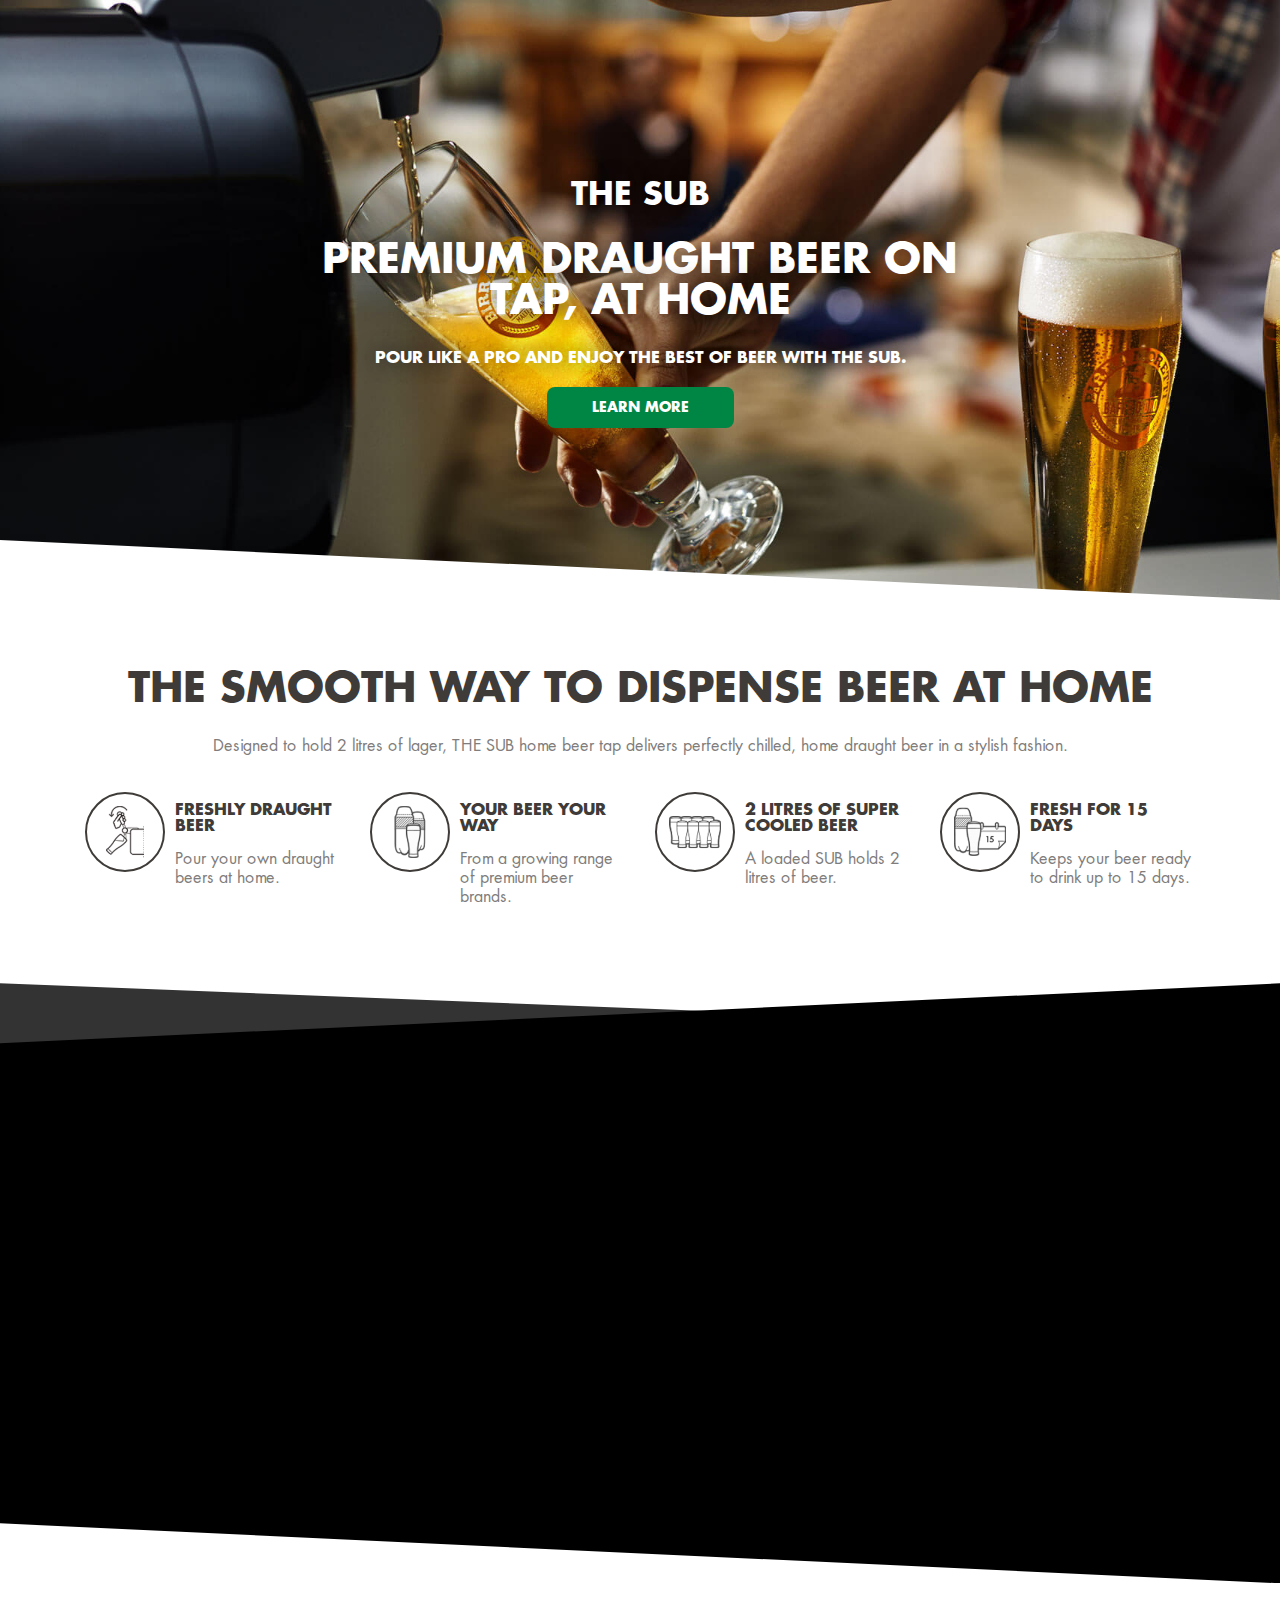
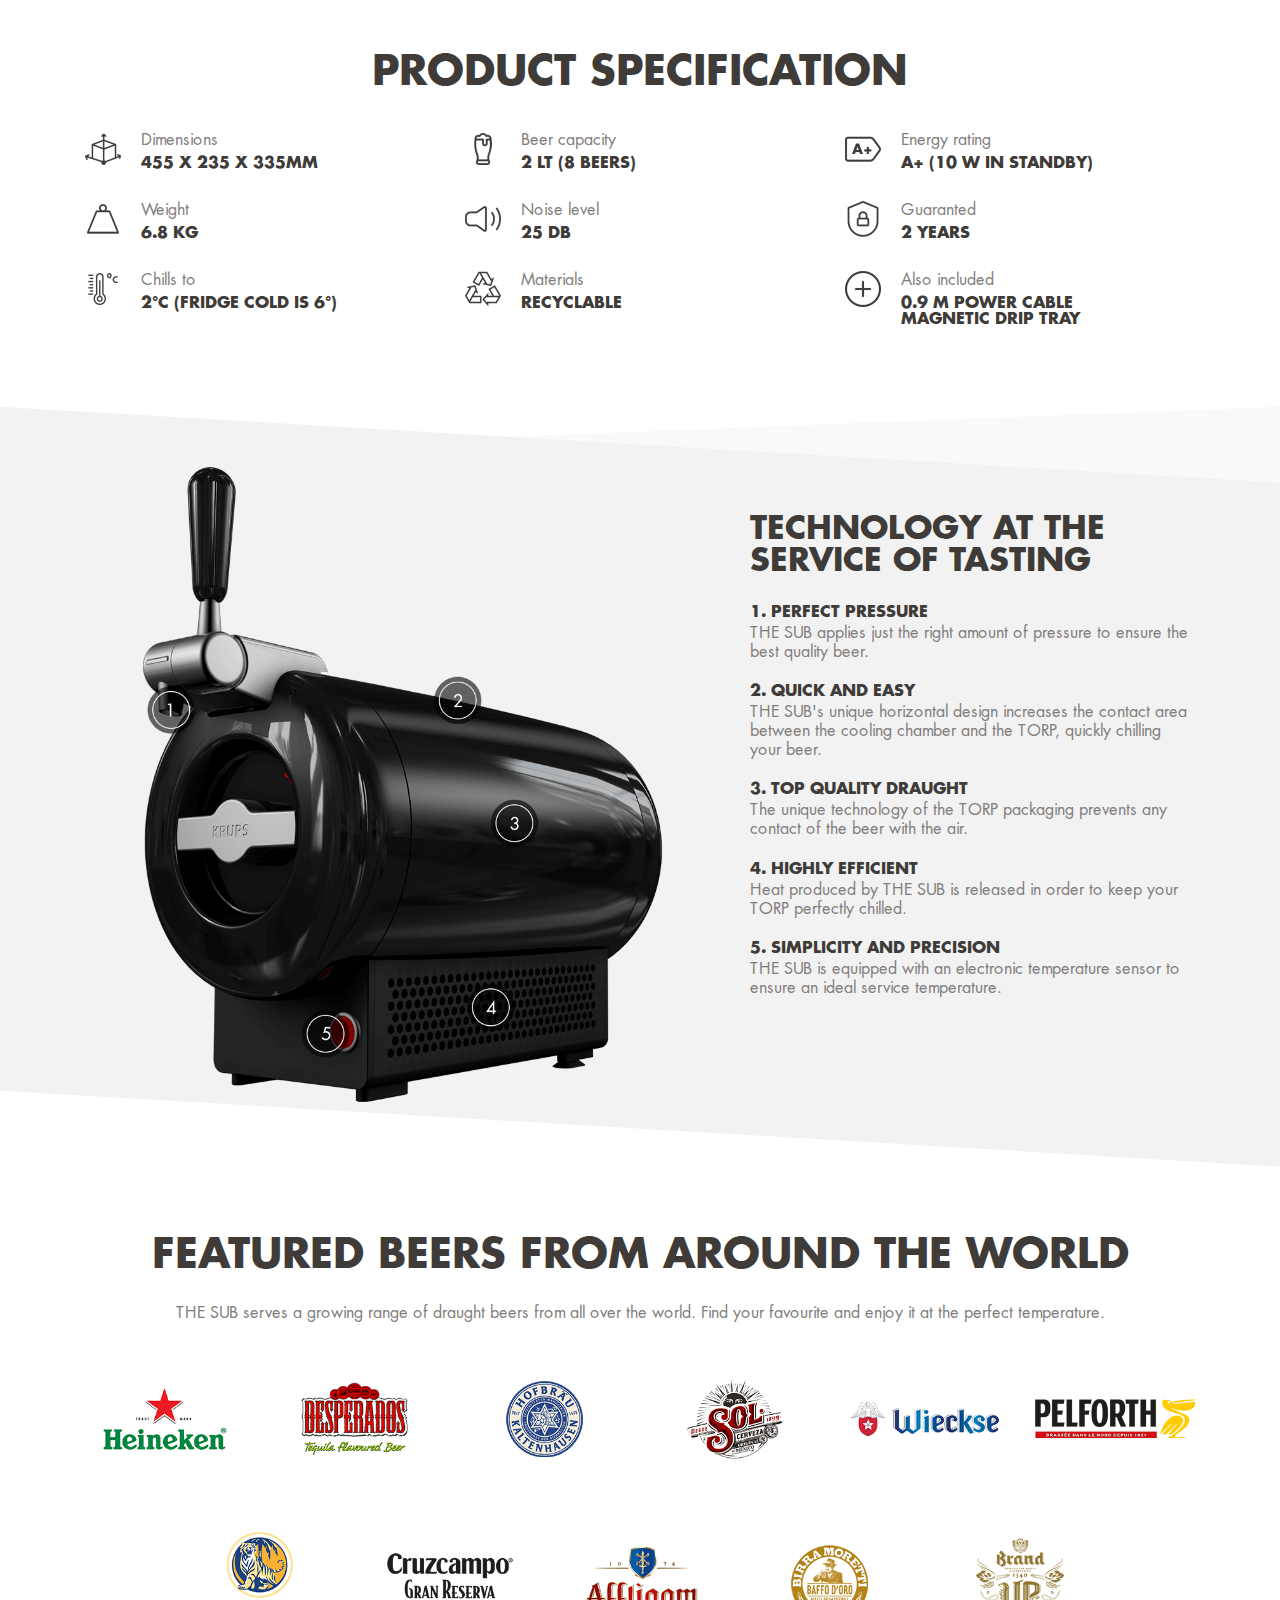
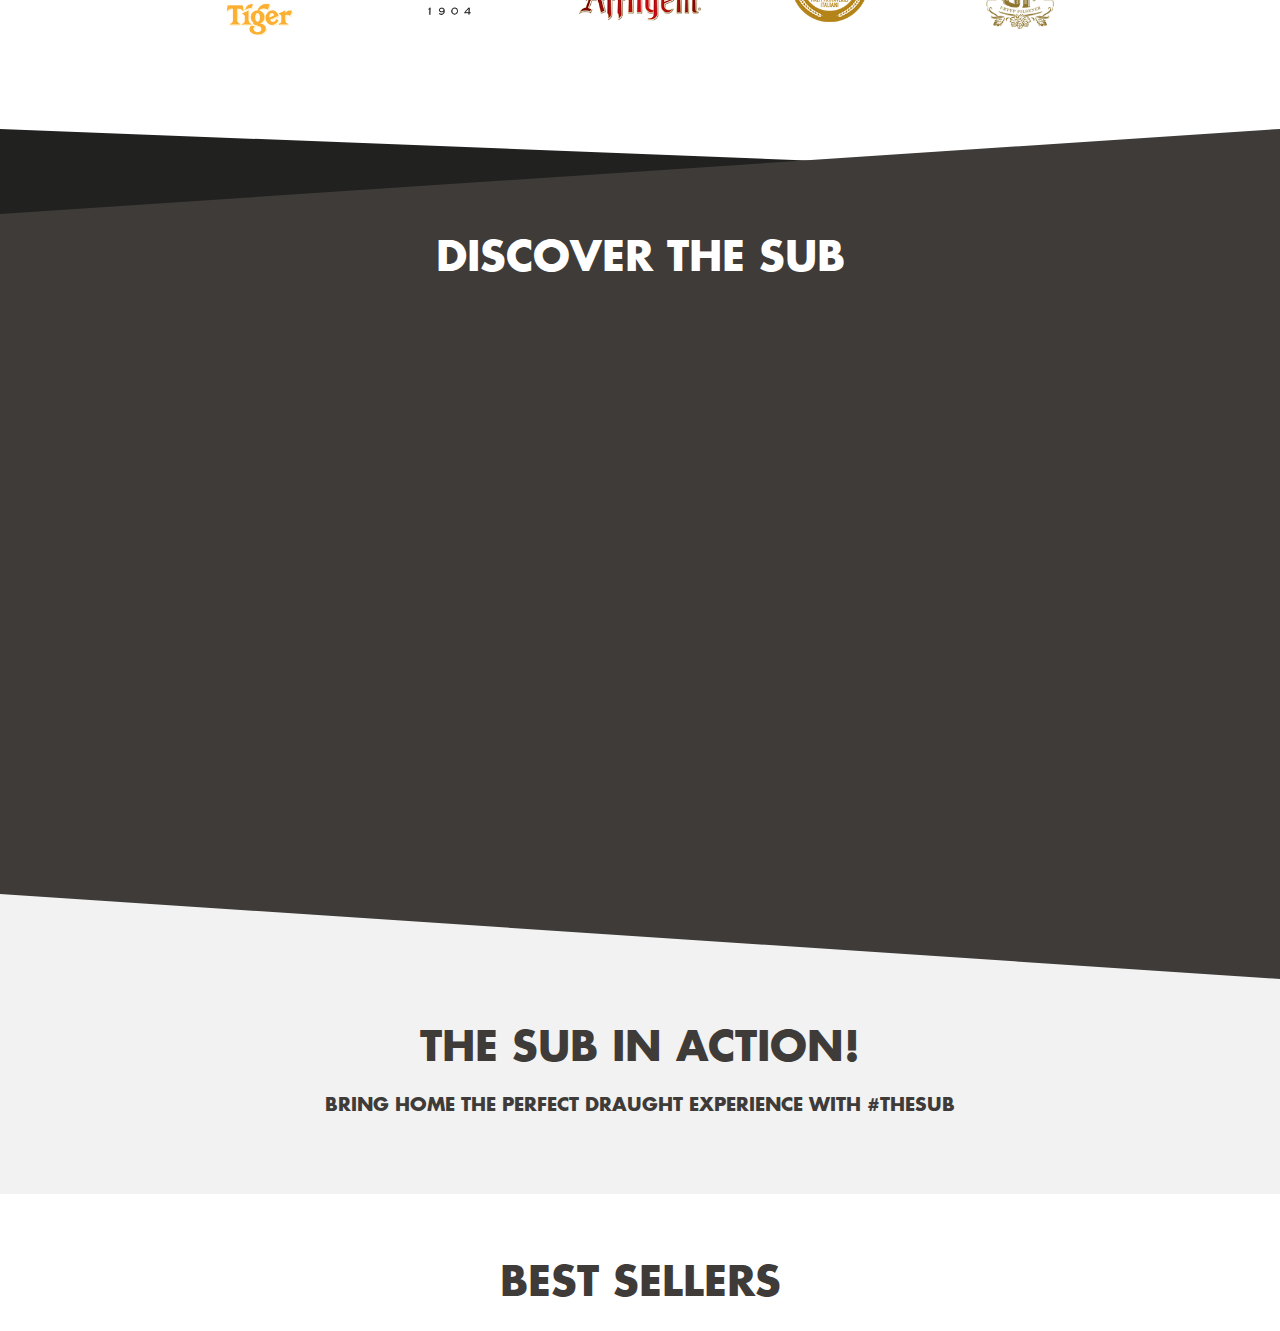
==== commit 292e48be: "Hero fixes" ====
--- a/index.html
+++ b/index.html
@@ -86,7 +86,7 @@
         <div class="col-sm col-md-8 offset-md-2 text-center">
           <h2>The Sub</h2>
           <h1>Premium draught beer on tap, at home</h1>
-          <p>Pour like a pro and enjoy the best of beer with THE SUB.</p>
+          <h4>Pour like a pro and enjoy the best of beer with THE SUB.</h4>
           <button class="btn-green" id="show">Learn more</button>
         </div>
       </div>
--- a/css/styles.css
+++ b/css/styles.css
@@ -103,7 +103,7 @@
   color: #fff;
   text-shadow: 0px 0px 20px rgba(0, 0, 0, 0.61);
 }
-.hero h1, .hero h2 {
+.hero h1, .hero h2, .hero h4 {
   color: #fff;
 }
 
@@ -344,7 +344,7 @@
 
 /* BEST SELLERS */
 .best-sellers {
-  min-height: 800px;
+  margin-bottom: 60px;
   position: relative;
 }
 .best-sellers .product-card-inner {
